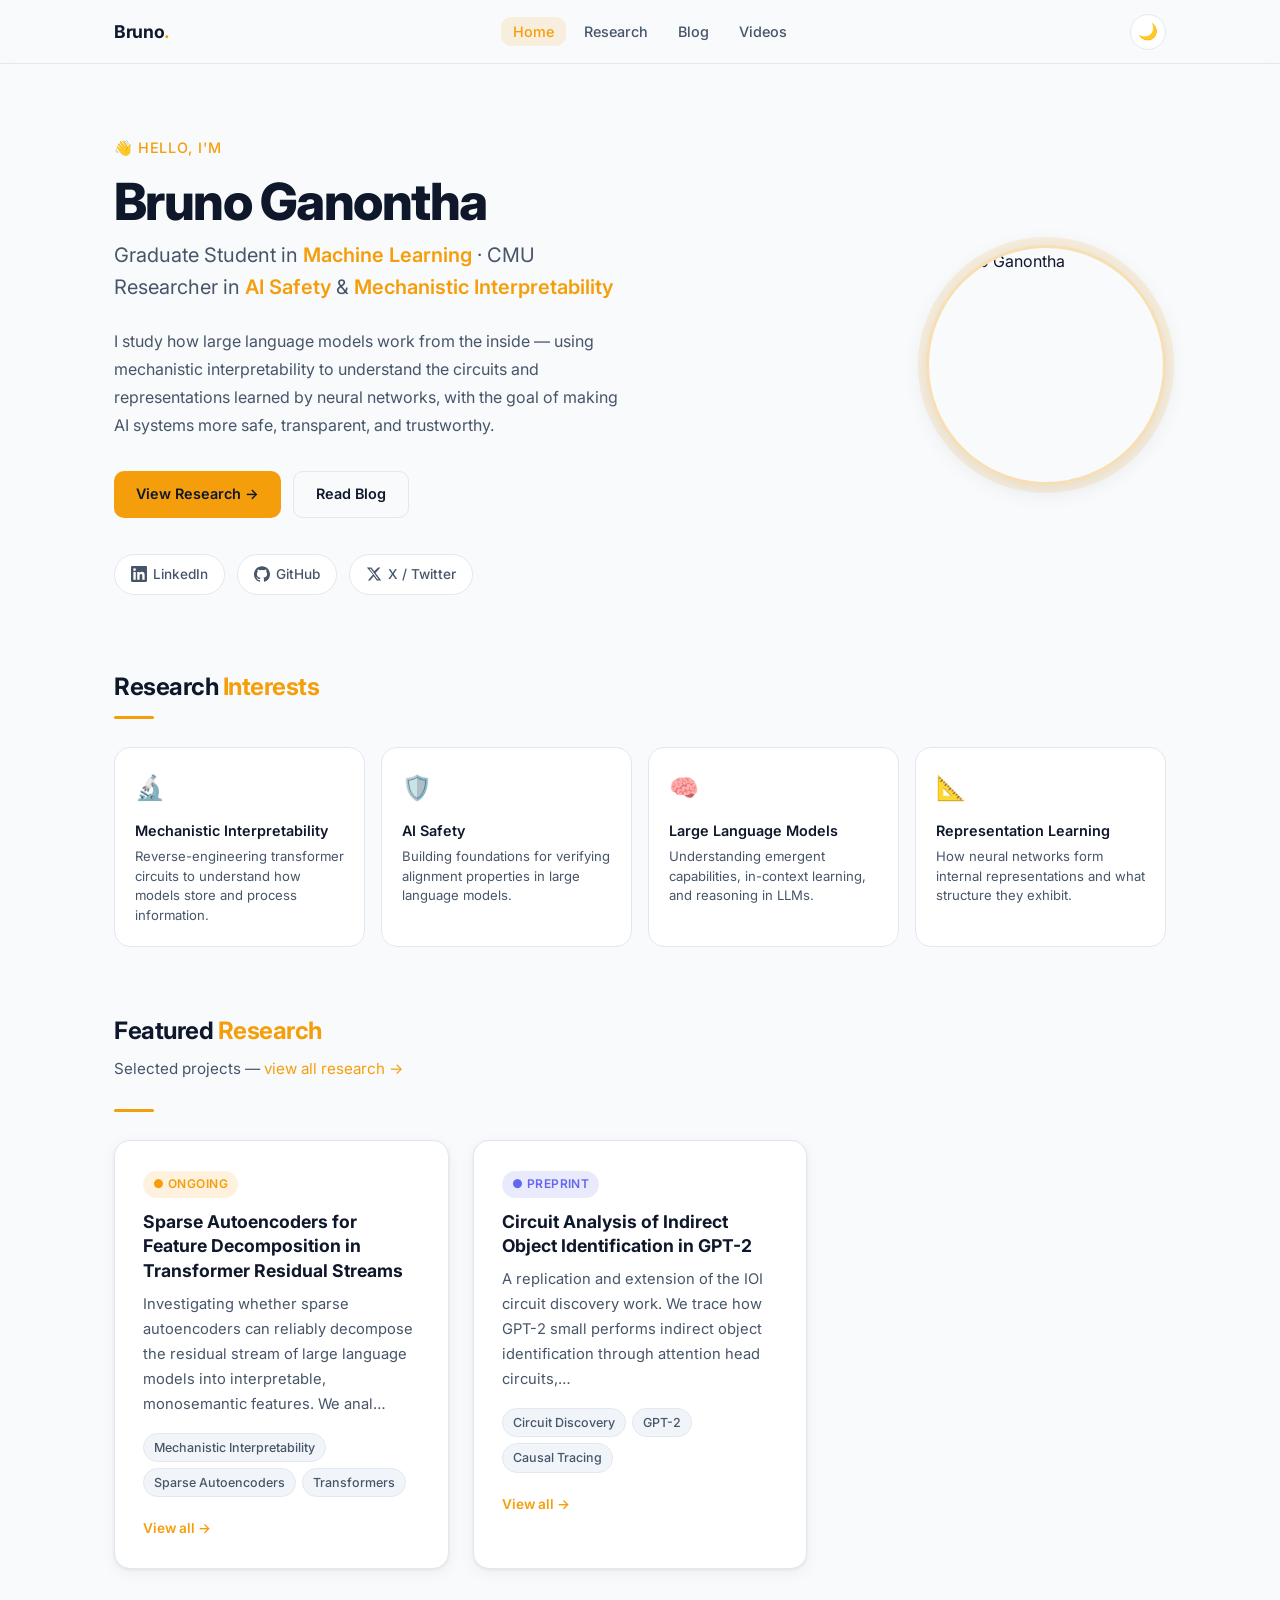
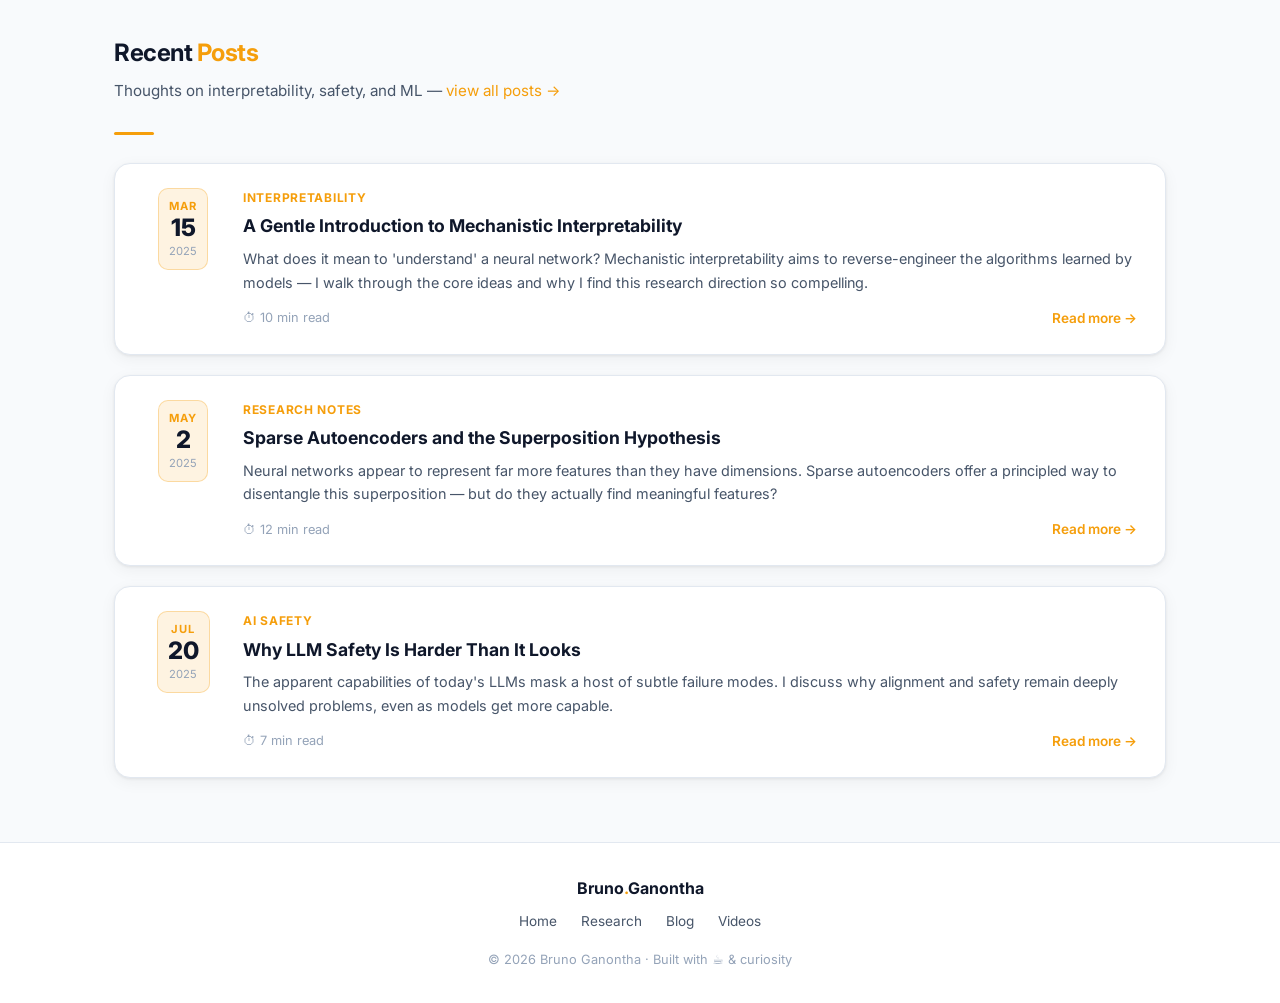
==== index.html @ a4de7aa7 "my website" ====
<!DOCTYPE html>
<html lang="en">
<head>
  <meta charset="UTF-8">
  <meta name="viewport" content="width=device-width, initial-scale=1.0">
  <title>Bruno Ganontha — ML Researcher</title>
  <meta name="description" content="Bruno Ganontha — Graduate student in Machine Learning at CMU. Researching AI safety, mechanistic interpretability, and large language models.">
  <link rel="stylesheet" href="css/style.css">
  <!-- KaTeX for LaTeX rendering -->
  <link rel="stylesheet" href="https://cdn.jsdelivr.net/npm/katex@0.16.9/dist/katex.min.css">
</head>
<body>

<!-- ===== NAVIGATION ===== -->
<nav class="nav">
  <div class="nav__inner">
    <a class="nav__logo" href="index.html">Bruno<span>.</span></a>

    <ul class="nav__links">
      <li><a class="nav__link" href="index.html">Home</a></li>
      <li><a class="nav__link" href="research.html">Research</a></li>
      <li><a class="nav__link" href="blog.html">Blog</a></li>
      <li><a class="nav__link" href="videos.html">Videos</a></li>
    </ul>

    <div class="nav__actions">
      <button class="theme-toggle" id="theme-toggle" aria-label="Toggle dark/light mode">🌙</button>
      <button class="nav__hamburger" id="nav-hamburger" aria-label="Menu" aria-expanded="false">
        <span></span><span></span><span></span>
      </button>
    </div>
  </div>
</nav>

<!-- Mobile nav -->
<div class="nav__mobile" id="nav-mobile">
  <a class="nav__link" href="index.html">Home</a>
  <a class="nav__link" href="research.html">Research</a>
  <a class="nav__link" href="blog.html">Blog</a>
  <a class="nav__link" href="videos.html">Videos</a>
</div>

<!-- ===== HERO ===== -->
<section class="hero container">
  <div class="hero__inner">
    <div class="hero__text">
      <p class="hero__greeting">👋 Hello, I'm</p>
      <h1 class="hero__name">Bruno Ganontha</h1>
      <p class="hero__title">
        Graduate Student in <strong>Machine Learning</strong> &middot; CMU<br>
        Researcher in <strong>AI Safety</strong> &amp; <strong>Mechanistic Interpretability</strong>
      </p>
      <p class="hero__bio">
        I study how large language models work from the inside — using mechanistic interpretability
        to understand the circuits and representations learned by neural networks, with the goal of
        making AI systems more safe, transparent, and trustworthy.
      </p>
      <div class="hero__actions">
        <a href="research.html" class="btn btn-primary">View Research →</a>
        <a href="blog.html" class="btn btn-outline">Read Blog</a>
      </div>
      <div class="hero__socials">
        <!-- Update href values with your real URLs -->
        <a href="https://linkedin.com/in/YOUR_HANDLE" target="_blank" rel="noopener" class="social-link" id="link-linkedin">
          <svg viewBox="0 0 24 24" fill="currentColor"><path d="M20.447 20.452h-3.554v-5.569c0-1.328-.027-3.037-1.852-3.037-1.853 0-2.136 1.445-2.136 2.939v5.667H9.351V9h3.414v1.561h.046c.477-.9 1.637-1.85 3.37-1.85 3.601 0 4.267 2.37 4.267 5.455v6.286zM5.337 7.433a2.062 2.062 0 0 1-2.063-2.065 2.064 2.064 0 1 1 2.063 2.065zm1.782 13.019H3.555V9h3.564v11.452zM22.225 0H1.771C.792 0 0 .774 0 1.729v20.542C0 23.227.792 24 1.771 24h20.451C23.2 24 24 23.227 24 22.271V1.729C24 .774 23.2 0 22.222 0h.003z"/></svg>
          LinkedIn
        </a>
        <a href="https://github.com/YOUR_HANDLE" target="_blank" rel="noopener" class="social-link" id="link-github">
          <svg viewBox="0 0 24 24" fill="currentColor"><path d="M12 .297c-6.63 0-12 5.373-12 12 0 5.303 3.438 9.8 8.205 11.385.6.113.82-.258.82-.577 0-.285-.01-1.04-.015-2.04-3.338.724-4.042-1.61-4.042-1.61C4.422 18.07 3.633 17.7 3.633 17.7c-1.087-.744.084-.729.084-.729 1.205.084 1.838 1.236 1.838 1.236 1.07 1.835 2.809 1.305 3.495.998.108-.776.417-1.305.76-1.605-2.665-.3-5.466-1.332-5.466-5.93 0-1.31.465-2.38 1.235-3.22-.135-.303-.54-1.523.105-3.176 0 0 1.005-.322 3.3 1.23.96-.267 1.98-.399 3-.405 1.02.006 2.04.138 3 .405 2.28-1.552 3.285-1.23 3.285-1.23.645 1.653.24 2.873.12 3.176.765.84 1.23 1.91 1.23 3.22 0 4.61-2.805 5.625-5.475 5.92.42.36.81 1.096.81 2.22 0 1.606-.015 2.896-.015 3.286 0 .315.21.69.825.57C20.565 22.092 24 17.592 24 12.297c0-6.627-5.373-12-12-12"/></svg>
          GitHub
        </a>
        <a href="https://x.com/YOUR_HANDLE" target="_blank" rel="noopener" class="social-link" id="link-x">
          <svg viewBox="0 0 24 24" fill="currentColor"><path d="M18.244 2.25h3.308l-7.227 8.26 8.502 11.24H16.17l-4.714-6.231-5.401 6.231H2.746l7.73-8.835L1.254 2.25H8.08l4.253 5.622zm-1.161 17.52h1.833L7.084 4.126H5.117z"/></svg>
          X / Twitter
        </a>
      </div>
    </div>

    <div class="hero__avatar">
      <img src="assets/profile.jpg" alt="Bruno Ganontha" loading="eager">
    </div>
  </div>
</section>

<!-- ===== RESEARCH INTERESTS ===== -->
<section class="container section">
  <h2 class="section-title">Research <span>Interests</span></h2>
  <div class="section-divider"></div>
  <div class="interests-grid">
    <div class="interest-item">
      <div class="interest-icon">🔬</div>
      <div class="interest-label">Mechanistic Interpretability</div>
      <div class="interest-desc">Reverse-engineering transformer circuits to understand how models store and process information.</div>
    </div>
    <div class="interest-item">
      <div class="interest-icon">🛡️</div>
      <div class="interest-label">AI Safety</div>
      <div class="interest-desc">Building foundations for verifying alignment properties in large language models.</div>
    </div>
    <div class="interest-item">
      <div class="interest-icon">🧠</div>
      <div class="interest-label">Large Language Models</div>
      <div class="interest-desc">Understanding emergent capabilities, in-context learning, and reasoning in LLMs.</div>
    </div>
    <div class="interest-item">
      <div class="interest-icon">📐</div>
      <div class="interest-label">Representation Learning</div>
      <div class="interest-desc">How neural networks form internal representations and what structure they exhibit.</div>
    </div>
  </div>
</section>

<!-- ===== FEATURED RESEARCH ===== -->
<section class="container section">
  <h2 class="section-title">Featured <span>Research</span></h2>
  <p class="section-subtitle">Selected projects — <a href="research.html">view all research →</a></p>
  <div class="section-divider"></div>
  <div class="cards-grid" id="featured-research"></div>
</section>

<!-- ===== RECENT POSTS ===== -->
<section class="container section">
  <h2 class="section-title">Recent <span>Posts</span></h2>
  <p class="section-subtitle">Thoughts on interpretability, safety, and ML — <a href="blog.html">view all posts →</a></p>
  <div class="section-divider"></div>
  <div class="blog-grid" id="recent-posts"></div>
</section>

<!-- ===== FOOTER ===== -->
<footer class="footer">
  <div class="footer__inner">
    <p class="footer__name">Bruno<span>.</span>Ganontha</p>
    <nav class="footer__links">
      <a href="index.html">Home</a>
      <a href="research.html">Research</a>
      <a href="blog.html">Blog</a>
      <a href="videos.html">Videos</a>
    </nav>
    <p class="footer__copy">&copy; <span id="footer-year"></span> Bruno Ganontha &middot; Built with ☕ &amp; curiosity</p>
  </div>
</footer>

<!-- ===== SCRIPTS ===== -->
<script src="js/research-data.js"></script>
<script src="js/blog-data.js"></script>
<script src="js/main.js"></script>
<script>
  document.getElementById('footer-year').textContent = new Date().getFullYear();

  // Render featured research (first 2 projects)
  const featuredEl = document.getElementById('featured-research');
  RESEARCH_PROJECTS.slice(0, 2).forEach(p => {
    const statusColor = p.status === 'Ongoing' ? '#F59E0B' : p.status === 'Published' ? '#10B981' : '#6366F1';
    featuredEl.innerHTML += `
      <div class="card">
        <div class="card__badge" style="background: ${statusColor}22; color: ${statusColor}">● ${p.status}</div>
        <h3 class="card__title">${p.title}</h3>
        <p class="card__desc">${p.description.substring(0, 160)}…</p>
        <div class="card__tags">${p.tags.slice(0,3).map(t => `<span class="tag">${t}</span>`).join('')}</div>
        <div class="card__links">
          ${p.links.map(l => `<a href="${l.url}" class="card__link" target="_blank">↗ ${l.label}</a>`).join('')}
          <a href="research.html" class="card__link">View all →</a>
        </div>
      </div>`;
  });

  // Render recent blog posts (first 3)
  const postsEl = document.getElementById('recent-posts');
  BLOG_POSTS.slice(0, 3).forEach(p => {
    const d = formatDate(p.date);
    postsEl.innerHTML += `
      <a href="blog-post.html?id=${p.id}" class="blog-card" style="text-decoration:none;">
        <div class="blog-card__meta">
          <div class="blog-card__date-block">
            <span class="blog-card__date-month">${d.month}</span>
            <span class="blog-card__date-day">${d.day}</span>
            <span class="blog-card__date-year">${d.year}</span>
          </div>
        </div>
        <div class="blog-card__content">
          <div class="blog-card__category">${p.category}</div>
          <div class="blog-card__title">${p.title}</div>
          <div class="blog-card__excerpt">${p.excerpt}</div>
          <div class="blog-card__footer">
            <span>⏱ ${p.readTime}</span>
            <span class="blog-card__read-more">Read more →</span>
          </div>
        </div>
      </a>`;
  });
</script>
</body>
</html>
---- css/style.css ----
/* ============================================================
   Bruno Ganontha — Portfolio Website
   Stylesheet: Dark/Light mode, Amber accent, Responsive
   ============================================================ */

/* ---------- Google Fonts ---------- */
@import url('https://fonts.googleapis.com/css2?family=Inter:wght@300;400;500;600;700&family=JetBrains+Mono:wght@400;500&display=swap');

/* ---------- CSS Custom Properties ---------- */
:root {
  /* Amber/Gold accent palette */
  --accent:        #F59E0B;
  --accent-light:  #FCD34D;
  --accent-dark:   #D97706;
  --accent-subtle: rgba(245, 158, 11, 0.12);
  --accent-border: rgba(245, 158, 11, 0.30);

  /* Light mode */
  --bg:            #F8FAFC;
  --bg-card:       #FFFFFF;
  --bg-nav:        rgba(248, 250, 252, 0.85);
  --bg-code:       #F1F5F9;
  --text:          #0F172A;
  --text-secondary:#475569;
  --text-muted:    #94A3B8;
  --border:        #E2E8F0;
  --shadow:        0 1px 3px rgba(0,0,0,0.07), 0 4px 16px rgba(0,0,0,0.05);
  --shadow-lg:     0 4px 24px rgba(0,0,0,0.10);

  /* Spacing & shape */
  --radius:   10px;
  --radius-lg:16px;
  --nav-h:    64px;
  --max-w:    1100px;

  /* Transitions */
  --transition: 0.2s ease;
}

[data-theme="dark"] {
  --bg:            #0F172A;
  --bg-card:       #1E293B;
  --bg-nav:        rgba(15, 23, 42, 0.88);
  --bg-code:       #0D1829;
  --text:          #F1F5F9;
  --text-secondary:#94A3B8;
  --text-muted:    #64748B;
  --border:        #334155;
  --shadow:        0 1px 3px rgba(0,0,0,0.3), 0 4px 16px rgba(0,0,0,0.2);
  --shadow-lg:     0 4px 24px rgba(0,0,0,0.35);
}

/* ---------- Reset ---------- */
*, *::before, *::after { box-sizing: border-box; margin: 0; padding: 0; }

html { scroll-behavior: smooth; font-size: 16px; }

body {
  font-family: 'Inter', system-ui, sans-serif;
  background: var(--bg);
  color: var(--text);
  line-height: 1.7;
  transition: background var(--transition), color var(--transition);
  min-height: 100vh;
}

a { color: var(--accent); text-decoration: none; transition: color var(--transition); }
a:hover { color: var(--accent-light); }

img { max-width: 100%; display: block; }

ul { list-style: none; }

/* ---------- Scrollbar ---------- */
::-webkit-scrollbar { width: 6px; }
::-webkit-scrollbar-track { background: var(--bg); }
::-webkit-scrollbar-thumb { background: var(--border); border-radius: 3px; }
::-webkit-scrollbar-thumb:hover { background: var(--accent); }

/* ============================================================
   NAVIGATION
   ============================================================ */
.nav {
  position: fixed; top: 0; left: 0; right: 0; z-index: 100;
  height: var(--nav-h);
  background: var(--bg-nav);
  backdrop-filter: blur(12px);
  border-bottom: 1px solid var(--border);
  transition: background var(--transition), border-color var(--transition);
}

.nav__inner {
  max-width: var(--max-w);
  margin: 0 auto;
  padding: 0 24px;
  height: 100%;
  display: flex;
  align-items: center;
  justify-content: space-between;
}

.nav__logo {
  font-size: 1.1rem;
  font-weight: 700;
  color: var(--text);
  letter-spacing: -0.02em;
}
.nav__logo span { color: var(--accent); }

.nav__links {
  display: flex;
  align-items: center;
  gap: 6px;
}

.nav__link {
  color: var(--text-secondary);
  font-size: 0.9rem;
  font-weight: 500;
  padding: 6px 12px;
  border-radius: var(--radius);
  transition: color var(--transition), background var(--transition);
}
.nav__link:hover,
.nav__link.active {
  color: var(--accent);
  background: var(--accent-subtle);
}

.nav__actions {
  display: flex;
  align-items: center;
  gap: 8px;
}

/* Theme toggle button */
.theme-toggle {
  width: 36px; height: 36px;
  border-radius: 50%;
  border: 1px solid var(--border);
  background: var(--bg-card);
  cursor: pointer;
  display: flex; align-items: center; justify-content: center;
  color: var(--text-secondary);
  font-size: 1rem;
  transition: background var(--transition), border-color var(--transition), color var(--transition);
}
.theme-toggle:hover { background: var(--accent-subtle); border-color: var(--accent-border); color: var(--accent); }

/* Hamburger (mobile) */
.nav__hamburger {
  display: none;
  flex-direction: column;
  gap: 5px;
  cursor: pointer;
  padding: 6px;
  border: none;
  background: none;
}
.nav__hamburger span {
  display: block;
  width: 22px; height: 2px;
  background: var(--text);
  border-radius: 2px;
  transition: all var(--transition);
}

/* Mobile nav overlay */
.nav__mobile {
  display: none;
  position: fixed;
  top: var(--nav-h);
  left: 0; right: 0;
  background: var(--bg-nav);
  backdrop-filter: blur(12px);
  border-bottom: 1px solid var(--border);
  padding: 16px 24px 20px;
  flex-direction: column;
  gap: 4px;
  z-index: 99;
}
.nav__mobile.open { display: flex; }
.nav__mobile .nav__link { font-size: 1rem; padding: 10px 14px; }

/* ============================================================
   LAYOUT HELPERS
   ============================================================ */
.container {
  max-width: var(--max-w);
  margin: 0 auto;
  padding: 0 24px;
}

.page-content {
  padding-top: calc(var(--nav-h) + 56px);
  padding-bottom: 80px;
  min-height: 100vh;
}

.section { margin-bottom: 64px; }

.section-title {
  font-size: 1.5rem;
  font-weight: 700;
  letter-spacing: -0.02em;
  margin-bottom: 4px;
  color: var(--text);
}
.section-title span { color: var(--accent); }

.section-subtitle {
  font-size: 0.95rem;
  color: var(--text-secondary);
  margin-bottom: 28px;
}

.section-divider {
  width: 40px; height: 3px;
  background: var(--accent);
  border-radius: 2px;
  margin: 8px 0 28px;
}

/* ============================================================
   HERO / HOME
   ============================================================ */
.hero {
  padding-top: calc(var(--nav-h) + 72px);
  padding-bottom: 72px;
}

.hero__inner {
  display: flex;
  align-items: center;
  gap: 56px;
}

.hero__text { flex: 1; }

.hero__greeting {
  font-size: 0.9rem;
  font-weight: 500;
  color: var(--accent);
  letter-spacing: 0.06em;
  text-transform: uppercase;
  margin-bottom: 12px;
}

.hero__name {
  font-size: clamp(2rem, 5vw, 3.2rem);
  font-weight: 800;
  letter-spacing: -0.03em;
  line-height: 1.15;
  margin-bottom: 8px;
  color: var(--text);
}

.hero__title {
  font-size: clamp(1rem, 2.5vw, 1.25rem);
  color: var(--text-secondary);
  font-weight: 400;
  margin-bottom: 24px;
  line-height: 1.6;
}
.hero__title strong { color: var(--accent); font-weight: 600; }

.hero__bio {
  font-size: 1rem;
  color: var(--text-secondary);
  max-width: 520px;
  margin-bottom: 32px;
  line-height: 1.75;
}

.hero__actions {
  display: flex;
  flex-wrap: wrap;
  gap: 12px;
  margin-bottom: 36px;
}

.hero__socials {
  display: flex;
  gap: 12px;
  flex-wrap: wrap;
}

/* Social pills */
.social-link {
  display: inline-flex;
  align-items: center;
  gap: 6px;
  padding: 8px 16px;
  border-radius: 999px;
  font-size: 0.85rem;
  font-weight: 500;
  border: 1px solid var(--border);
  background: var(--bg-card);
  color: var(--text-secondary);
  transition: all var(--transition);
}
.social-link:hover {
  border-color: var(--accent-border);
  background: var(--accent-subtle);
  color: var(--accent);
}
.social-link svg { width: 16px; height: 16px; flex-shrink: 0; }

/* Hero avatar */
.hero__avatar {
  flex-shrink: 0;
  width: 240px; height: 240px;
  border-radius: 50%;
  overflow: hidden;
  border: 3px solid var(--accent-border);
  box-shadow: 0 0 0 8px var(--accent-subtle), var(--shadow-lg);
  transition: box-shadow var(--transition);
}
.hero__avatar:hover { box-shadow: 0 0 0 10px var(--accent-subtle), var(--shadow-lg); }
.hero__avatar img { width: 100%; height: 100%; object-fit: cover; object-position: top; }

/* ============================================================
   BUTTONS
   ============================================================ */
.btn {
  display: inline-flex;
  align-items: center;
  gap: 8px;
  padding: 10px 22px;
  border-radius: var(--radius);
  font-size: 0.9rem;
  font-weight: 600;
  cursor: pointer;
  border: none;
  transition: all var(--transition);
}

.btn-primary {
  background: var(--accent);
  color: #0F172A;
}
.btn-primary:hover {
  background: var(--accent-light);
  color: #0F172A;
  transform: translateY(-1px);
  box-shadow: 0 4px 12px rgba(245, 158, 11, 0.35);
}

.btn-outline {
  background: transparent;
  color: var(--text);
  border: 1px solid var(--border);
}
.btn-outline:hover {
  border-color: var(--accent-border);
  background: var(--accent-subtle);
  color: var(--accent);
  transform: translateY(-1px);
}

/* ============================================================
   CARDS (Research, Blog, Video)
   ============================================================ */
.card {
  background: var(--bg-card);
  border: 1px solid var(--border);
  border-radius: var(--radius-lg);
  padding: 28px;
  transition: transform var(--transition), box-shadow var(--transition), border-color var(--transition);
  box-shadow: var(--shadow);
}
.card:hover {
  transform: translateY(-3px);
  box-shadow: var(--shadow-lg);
  border-color: var(--accent-border);
}

.cards-grid {
  display: grid;
  grid-template-columns: repeat(auto-fill, minmax(300px, 1fr));
  gap: 24px;
}

.card__badge {
  display: inline-flex;
  align-items: center;
  gap: 6px;
  padding: 3px 10px;
  background: var(--accent-subtle);
  color: var(--accent-dark);
  border-radius: 999px;
  font-size: 0.75rem;
  font-weight: 600;
  letter-spacing: 0.04em;
  text-transform: uppercase;
  margin-bottom: 12px;
}
[data-theme="dark"] .card__badge { color: var(--accent-light); }

.card__title {
  font-size: 1.1rem;
  font-weight: 700;
  color: var(--text);
  margin-bottom: 8px;
  line-height: 1.4;
}

.card__desc {
  font-size: 0.92rem;
  color: var(--text-secondary);
  line-height: 1.7;
  margin-bottom: 16px;
}

.card__tags {
  display: flex;
  flex-wrap: wrap;
  gap: 6px;
  margin-bottom: 20px;
}
.tag {
  padding: 3px 10px;
  border-radius: 999px;
  font-size: 0.78rem;
  font-weight: 500;
  background: var(--bg-code);
  color: var(--text-secondary);
  border: 1px solid var(--border);
}

.card__links {
  display: flex;
  flex-wrap: wrap;
  gap: 10px;
  margin-top: auto;
}
.card__link {
  font-size: 0.85rem;
  font-weight: 600;
  color: var(--accent);
  display: inline-flex;
  align-items: center;
  gap: 4px;
  transition: color var(--transition);
}
.card__link:hover { color: var(--accent-light); }

/* ============================================================
   BLOG
   ============================================================ */
.blog-grid {
  display: flex;
  flex-direction: column;
  gap: 20px;
}

.blog-card {
  background: var(--bg-card);
  border: 1px solid var(--border);
  border-radius: var(--radius-lg);
  padding: 24px 28px;
  display: flex;
  align-items: flex-start;
  gap: 20px;
  transition: transform var(--transition), box-shadow var(--transition), border-color var(--transition);
  box-shadow: var(--shadow);
  cursor: pointer;
}
.blog-card:hover {
  transform: translateX(4px);
  border-color: var(--accent-border);
  box-shadow: var(--shadow-lg);
}

.blog-card__meta {
  flex-shrink: 0;
  width: 80px;
  text-align: center;
}
.blog-card__date-block {
  background: var(--accent-subtle);
  border: 1px solid var(--accent-border);
  border-radius: var(--radius);
  padding: 8px 10px;
  display: inline-block;
  text-align: center;
}
.blog-card__date-month {
  font-size: 0.7rem;
  font-weight: 700;
  text-transform: uppercase;
  letter-spacing: 0.08em;
  color: var(--accent);
  display: block;
}
.blog-card__date-day {
  font-size: 1.5rem;
  font-weight: 800;
  color: var(--text);
  display: block;
  line-height: 1;
}
.blog-card__date-year {
  font-size: 0.7rem;
  color: var(--text-muted);
  display: block;
  margin-top: 2px;
}

.blog-card__content { flex: 1; }
.blog-card__category {
  font-size: 0.75rem;
  font-weight: 700;
  text-transform: uppercase;
  letter-spacing: 0.06em;
  color: var(--accent);
  margin-bottom: 6px;
}
.blog-card__title {
  font-size: 1.1rem;
  font-weight: 700;
  color: var(--text);
  margin-bottom: 8px;
  line-height: 1.4;
}
.blog-card__excerpt {
  font-size: 0.9rem;
  color: var(--text-secondary);
  line-height: 1.65;
  margin-bottom: 12px;
  display: -webkit-box;
  -webkit-line-clamp: 2;
  -webkit-box-orient: vertical;
  overflow: hidden;
}
.blog-card__footer {
  display: flex;
  align-items: center;
  gap: 16px;
  font-size: 0.8rem;
  color: var(--text-muted);
}
.blog-card__read-more {
  margin-left: auto;
  color: var(--accent);
  font-weight: 600;
  font-size: 0.85rem;
}

/* ============================================================
   BLOG POST (single page)
   ============================================================ */
.post-header {
  margin-bottom: 40px;
  border-bottom: 1px solid var(--border);
  padding-bottom: 32px;
}
.post-category {
  display: inline-block;
  font-size: 0.75rem;
  font-weight: 700;
  text-transform: uppercase;
  letter-spacing: 0.08em;
  color: var(--accent);
  margin-bottom: 12px;
}
.post-title {
  font-size: clamp(1.6rem, 4vw, 2.4rem);
  font-weight: 800;
  letter-spacing: -0.02em;
  line-height: 1.2;
  margin-bottom: 16px;
  color: var(--text);
}
.post-meta {
  display: flex;
  flex-wrap: wrap;
  gap: 16px;
  font-size: 0.85rem;
  color: var(--text-secondary);
  align-items: center;
}
.post-meta span { display: flex; align-items: center; gap: 5px; }

.post-body {
  font-size: 1.05rem;
  line-height: 1.85;
  color: var(--text);
  max-width: 760px;
}
.post-body h2 {
  font-size: 1.4rem;
  font-weight: 700;
  margin: 40px 0 12px;
  color: var(--text);
  letter-spacing: -0.01em;
}
.post-body h3 {
  font-size: 1.15rem;
  font-weight: 600;
  margin: 28px 0 10px;
  color: var(--text);
}
.post-body p { margin-bottom: 20px; }
.post-body a { color: var(--accent); text-decoration: underline; text-underline-offset: 3px; }
.post-body ul, .post-body ol {
  padding-left: 24px;
  margin-bottom: 20px;
  color: var(--text-secondary);
}
.post-body ul { list-style: disc; }
.post-body ol { list-style: decimal; }
.post-body li { margin-bottom: 6px; }
.post-body blockquote {
  border-left: 3px solid var(--accent);
  padding: 12px 20px;
  margin: 24px 0;
  background: var(--accent-subtle);
  border-radius: 0 var(--radius) var(--radius) 0;
  color: var(--text-secondary);
  font-style: italic;
}
.post-body code {
  font-family: 'JetBrains Mono', monospace;
  font-size: 0.88em;
  background: var(--bg-code);
  padding: 2px 6px;
  border-radius: 4px;
  border: 1px solid var(--border);
  color: var(--accent-dark);
}
[data-theme="dark"] .post-body code { color: var(--accent-light); }

.post-body pre {
  background: var(--bg-code);
  border: 1px solid var(--border);
  border-radius: var(--radius);
  padding: 20px;
  overflow-x: auto;
  margin-bottom: 24px;
  font-family: 'JetBrains Mono', monospace;
  font-size: 0.88rem;
  line-height: 1.6;
}
.post-body pre code {
  background: none;
  border: none;
  padding: 0;
  font-size: inherit;
}

/* KaTeX display math centering */
.post-body .katex-display {
  margin: 28px 0;
  overflow-x: auto;
  overflow-y: hidden;
}

/* Back link */
.back-link {
  display: inline-flex;
  align-items: center;
  gap: 6px;
  font-size: 0.9rem;
  color: var(--text-secondary);
  margin-bottom: 32px;
  transition: color var(--transition);
}
.back-link:hover { color: var(--accent); }

/* ============================================================
   VIDEOS
   ============================================================ */
.video-grid {
  display: grid;
  grid-template-columns: repeat(auto-fill, minmax(320px, 1fr));
  gap: 24px;
}
.video-card {
  background: var(--bg-card);
  border: 1px solid var(--border);
  border-radius: var(--radius-lg);
  overflow: hidden;
  box-shadow: var(--shadow);
  transition: transform var(--transition), box-shadow var(--transition), border-color var(--transition);
}
.video-card:hover {
  transform: translateY(-3px);
  box-shadow: var(--shadow-lg);
  border-color: var(--accent-border);
}
.video-card__embed {
  position: relative;
  padding-top: 56.25%; /* 16:9 */
  background: #000;
}
.video-card__embed iframe {
  position: absolute;
  top: 0; left: 0;
  width: 100%; height: 100%;
  border: none;
}
.video-card__info { padding: 16px 20px 20px; }
.video-card__title {
  font-size: 0.98rem;
  font-weight: 600;
  color: var(--text);
  margin-bottom: 6px;
  line-height: 1.4;
}
.video-card__desc {
  font-size: 0.85rem;
  color: var(--text-secondary);
  line-height: 1.6;
}

/* ============================================================
   INTERESTS / ABOUT GRID
   ============================================================ */
.interests-grid {
  display: grid;
  grid-template-columns: repeat(auto-fill, minmax(220px, 1fr));
  gap: 16px;
}
.interest-item {
  background: var(--bg-card);
  border: 1px solid var(--border);
  border-radius: var(--radius-lg);
  padding: 20px;
  transition: border-color var(--transition), transform var(--transition);
}
.interest-item:hover {
  border-color: var(--accent-border);
  transform: translateY(-2px);
}
.interest-icon {
  font-size: 1.5rem;
  margin-bottom: 10px;
}
.interest-label {
  font-size: 0.9rem;
  font-weight: 600;
  color: var(--text);
  margin-bottom: 4px;
}
.interest-desc {
  font-size: 0.82rem;
  color: var(--text-secondary);
  line-height: 1.5;
}

/* ============================================================
   STATS / HIGHLIGHTS ROW
   ============================================================ */
.stats-row {
  display: flex;
  flex-wrap: wrap;
  gap: 20px;
  margin-bottom: 48px;
}
.stat-item {
  background: var(--bg-card);
  border: 1px solid var(--border);
  border-radius: var(--radius-lg);
  padding: 20px 28px;
  flex: 1;
  min-width: 140px;
  text-align: center;
}
.stat-item__value {
  font-size: 2rem;
  font-weight: 800;
  color: var(--accent);
  line-height: 1;
  margin-bottom: 4px;
}
.stat-item__label {
  font-size: 0.8rem;
  color: var(--text-secondary);
  font-weight: 500;
}

/* ============================================================
   FOOTER
   ============================================================ */
.footer {
  border-top: 1px solid var(--border);
  background: var(--bg-card);
  padding: 32px 0;
  text-align: center;
}
.footer__inner {
  max-width: var(--max-w);
  margin: 0 auto;
  padding: 0 24px;
}
.footer__name {
  font-size: 1rem;
  font-weight: 700;
  color: var(--text);
  margin-bottom: 8px;
}
.footer__name span { color: var(--accent); }
.footer__links {
  display: flex;
  justify-content: center;
  gap: 24px;
  margin-bottom: 16px;
  flex-wrap: wrap;
}
.footer__links a {
  font-size: 0.85rem;
  color: var(--text-secondary);
  transition: color var(--transition);
}
.footer__links a:hover { color: var(--accent); }
.footer__copy {
  font-size: 0.8rem;
  color: var(--text-muted);
}

/* ============================================================
   EMPTY / PLACEHOLDER STATE
   ============================================================ */
.empty-state {
  text-align: center;
  padding: 56px 24px;
  color: var(--text-secondary);
}
.empty-state__icon { font-size: 2.5rem; margin-bottom: 12px; }
.empty-state__text { font-size: 0.95rem; }

/* ============================================================
   PAGE HEADER (for inner pages)
   ============================================================ */
.page-header {
  padding-top: calc(var(--nav-h) + 48px);
  padding-bottom: 48px;
  border-bottom: 1px solid var(--border);
  margin-bottom: 48px;
}
.page-header__label {
  font-size: 0.8rem;
  font-weight: 700;
  text-transform: uppercase;
  letter-spacing: 0.1em;
  color: var(--accent);
  margin-bottom: 10px;
}
.page-header__title {
  font-size: clamp(1.8rem, 4vw, 2.6rem);
  font-weight: 800;
  letter-spacing: -0.02em;
  color: var(--text);
  margin-bottom: 10px;
}
.page-header__subtitle {
  font-size: 1rem;
  color: var(--text-secondary);
  max-width: 600px;
  line-height: 1.65;
}

/* ============================================================
   FILTER TABS
   ============================================================ */
.filter-tabs {
  display: flex;
  flex-wrap: wrap;
  gap: 8px;
  margin-bottom: 32px;
}
.filter-tab {
  padding: 7px 18px;
  border-radius: 999px;
  font-size: 0.85rem;
  font-weight: 500;
  cursor: pointer;
  border: 1px solid var(--border);
  background: var(--bg-card);
  color: var(--text-secondary);
  transition: all var(--transition);
}
.filter-tab:hover { border-color: var(--accent-border); color: var(--accent); }
.filter-tab.active {
  background: var(--accent);
  border-color: var(--accent);
  color: #0F172A;
  font-weight: 600;
}

/* ============================================================
   RESPONSIVE
   ============================================================ */
@media (max-width: 900px) {
  .hero__inner { flex-direction: column-reverse; align-items: flex-start; gap: 32px; }
  .hero__avatar { width: 160px; height: 160px; align-self: center; }
  .cards-grid { grid-template-columns: 1fr; }
}

@media (max-width: 640px) {
  .nav__links { display: none; }
  .nav__hamburger { display: flex; }

  .hero { padding-top: calc(var(--nav-h) + 40px); padding-bottom: 48px; }
  .hero__name { font-size: 2rem; }
  .hero__avatar { width: 130px; height: 130px; }

  .blog-card { flex-direction: column; gap: 12px; }
  .blog-card__meta { width: auto; }
  .blog-card__date-block { display: flex; gap: 6px; align-items: center; padding: 5px 12px; }
  .blog-card__date-day { font-size: 1.1rem; }

  .page-header { padding-top: calc(var(--nav-h) + 28px); padding-bottom: 28px; margin-bottom: 32px; }
  .post-title { font-size: 1.5rem; }

  .stats-row { gap: 12px; }
  .stat-item { padding: 16px 20px; }
  .stat-item__value { font-size: 1.5rem; }

  .video-grid { grid-template-columns: 1fr; }
}

/* ============================================================
   UTILITIES
   ============================================================ */
.text-accent { color: var(--accent); }
.text-muted  { color: var(--text-muted); }
.mt-0  { margin-top: 0; }
.mb-0  { margin-bottom: 0; }
.hidden { display: none !important; }
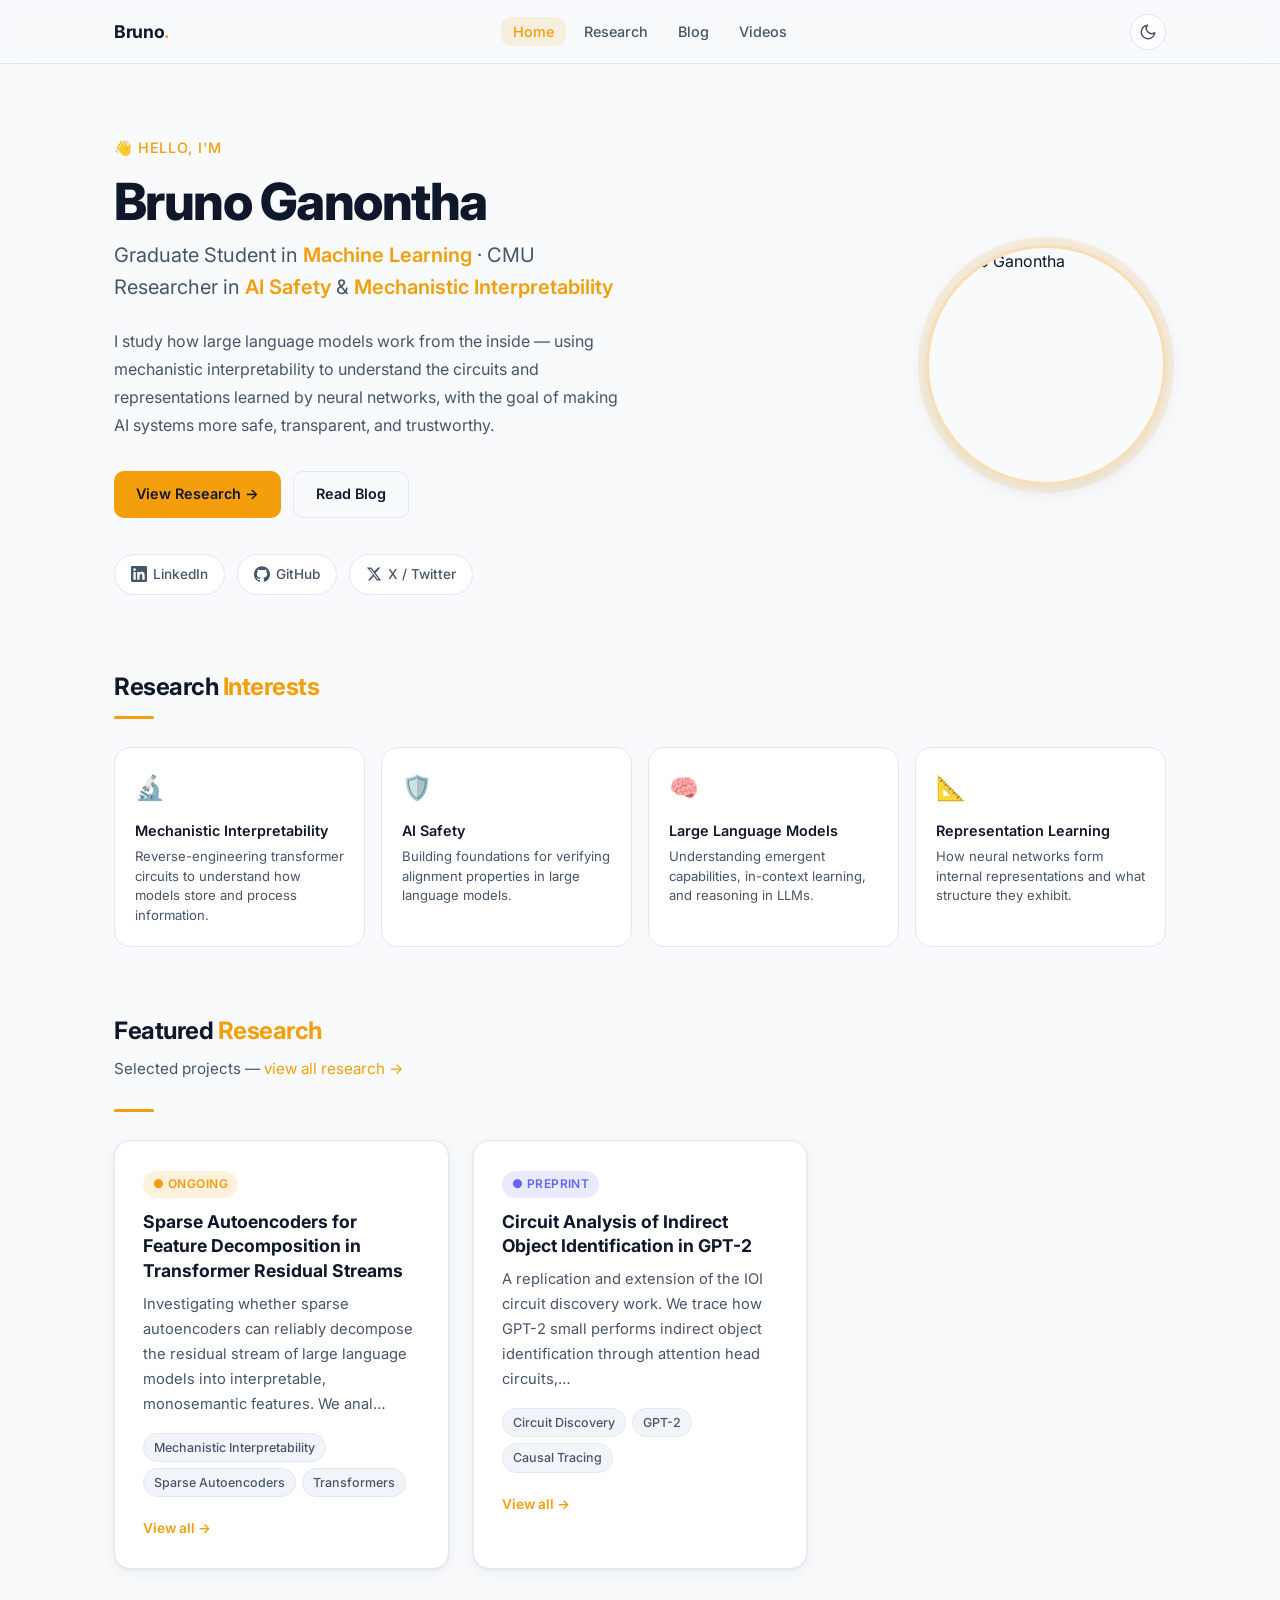
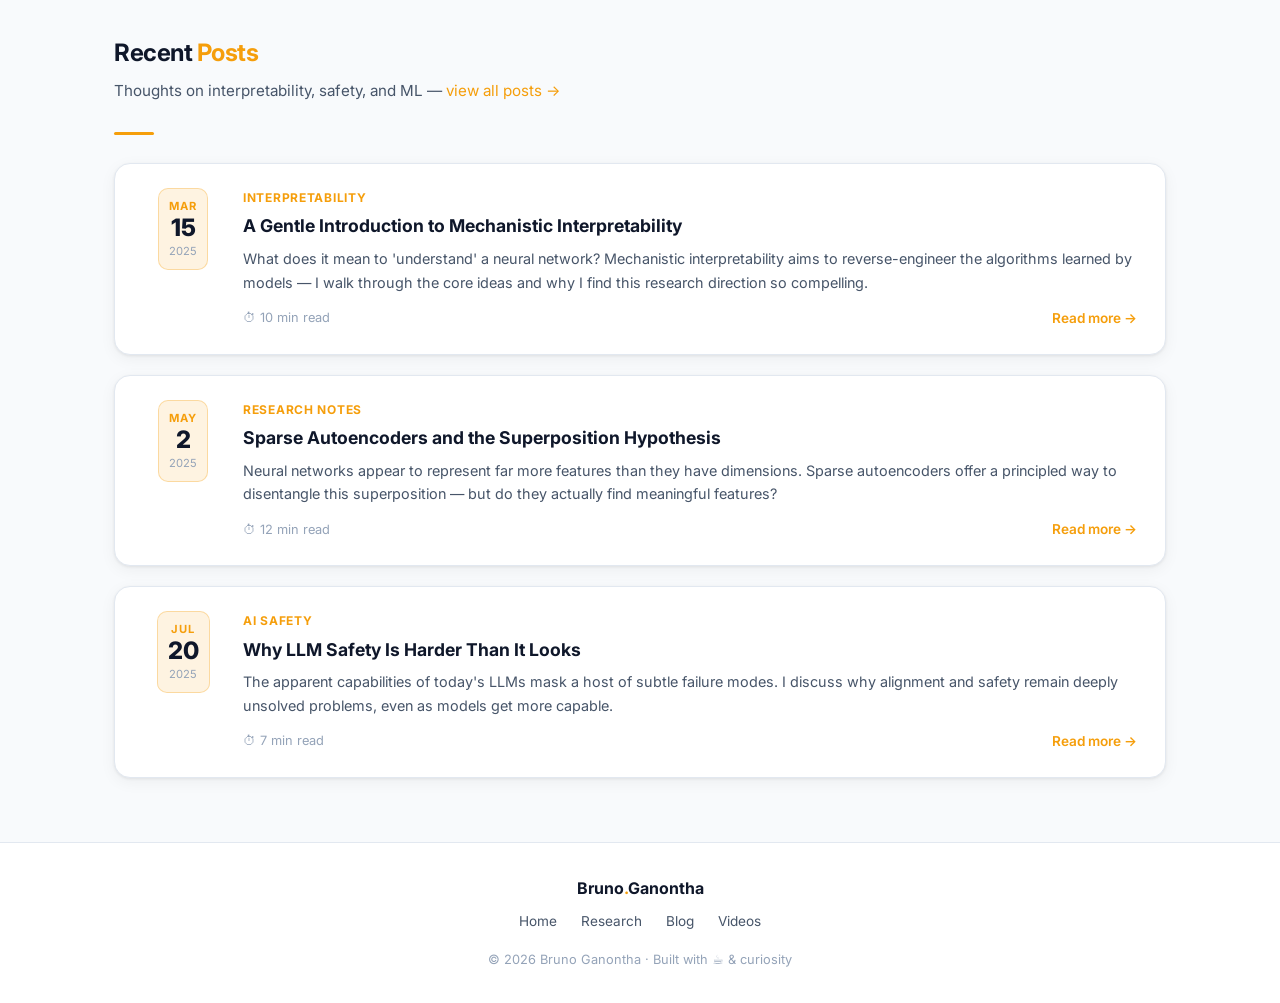
==== commit de5823d0: "replace emoji theme toggle with SVG sun/moon icons Co-Authored-By: Claude Sonnet 4.6 <noreply@anthro" ====
--- a/index.html
+++ b/index.html
@@ -24,7 +24,7 @@
     </ul>
 
     <div class="nav__actions">
-      <button class="theme-toggle" id="theme-toggle" aria-label="Toggle dark/light mode">🌙</button>
+      <button class="theme-toggle" id="theme-toggle" aria-label="Toggle dark/light mode"><svg xmlns="http://www.w3.org/2000/svg" width="18" height="18" viewBox="0 0 24 24" fill="none" stroke="currentColor" stroke-width="2" stroke-linecap="round" stroke-linejoin="round"><path d="M21 12.79A9 9 0 1 1 11.21 3 7 7 0 0 0 21 12.79z"/></svg></button>
       <button class="nav__hamburger" id="nav-hamburger" aria-label="Menu" aria-expanded="false">
         <span></span><span></span><span></span>
       </button>
@@ -61,15 +61,15 @@
       </div>
       <div class="hero__socials">
         <!-- Update href values with your real URLs -->
-        <a href="https://linkedin.com/in/YOUR_HANDLE" target="_blank" rel="noopener" class="social-link" id="link-linkedin">
+        <a href="https://www.linkedin.com/in/brunopayang/" target="_blank" rel="noopener" class="social-link" id="link-linkedin">
           <svg viewBox="0 0 24 24" fill="currentColor"><path d="M20.447 20.452h-3.554v-5.569c0-1.328-.027-3.037-1.852-3.037-1.853 0-2.136 1.445-2.136 2.939v5.667H9.351V9h3.414v1.561h.046c.477-.9 1.637-1.85 3.37-1.85 3.601 0 4.267 2.37 4.267 5.455v6.286zM5.337 7.433a2.062 2.062 0 0 1-2.063-2.065 2.064 2.064 0 1 1 2.063 2.065zm1.782 13.019H3.555V9h3.564v11.452zM22.225 0H1.771C.792 0 0 .774 0 1.729v20.542C0 23.227.792 24 1.771 24h20.451C23.2 24 24 23.227 24 22.271V1.729C24 .774 23.2 0 22.222 0h.003z"/></svg>
           LinkedIn
         </a>
-        <a href="https://github.com/YOUR_HANDLE" target="_blank" rel="noopener" class="social-link" id="link-github">
+        <a href="https://github.com/ganonthabr" target="_blank" rel="noopener" class="social-link" id="link-github">
           <svg viewBox="0 0 24 24" fill="currentColor"><path d="M12 .297c-6.63 0-12 5.373-12 12 0 5.303 3.438 9.8 8.205 11.385.6.113.82-.258.82-.577 0-.285-.01-1.04-.015-2.04-3.338.724-4.042-1.61-4.042-1.61C4.422 18.07 3.633 17.7 3.633 17.7c-1.087-.744.084-.729.084-.729 1.205.084 1.838 1.236 1.838 1.236 1.07 1.835 2.809 1.305 3.495.998.108-.776.417-1.305.76-1.605-2.665-.3-5.466-1.332-5.466-5.93 0-1.31.465-2.38 1.235-3.22-.135-.303-.54-1.523.105-3.176 0 0 1.005-.322 3.3 1.23.96-.267 1.98-.399 3-.405 1.02.006 2.04.138 3 .405 2.28-1.552 3.285-1.23 3.285-1.23.645 1.653.24 2.873.12 3.176.765.84 1.23 1.91 1.23 3.22 0 4.61-2.805 5.625-5.475 5.92.42.36.81 1.096.81 2.22 0 1.606-.015 2.896-.015 3.286 0 .315.21.69.825.57C20.565 22.092 24 17.592 24 12.297c0-6.627-5.373-12-12-12"/></svg>
           GitHub
         </a>
-        <a href="https://x.com/YOUR_HANDLE" target="_blank" rel="noopener" class="social-link" id="link-x">
+        <a href="https://x.com/bruno_ganontha" target="_blank" rel="noopener" class="social-link" id="link-x">
           <svg viewBox="0 0 24 24" fill="currentColor"><path d="M18.244 2.25h3.308l-7.227 8.26 8.502 11.24H16.17l-4.714-6.231-5.401 6.231H2.746l7.73-8.835L1.254 2.25H8.08l4.253 5.622zm-1.161 17.52h1.833L7.084 4.126H5.117z"/></svg>
           X / Twitter
         </a>
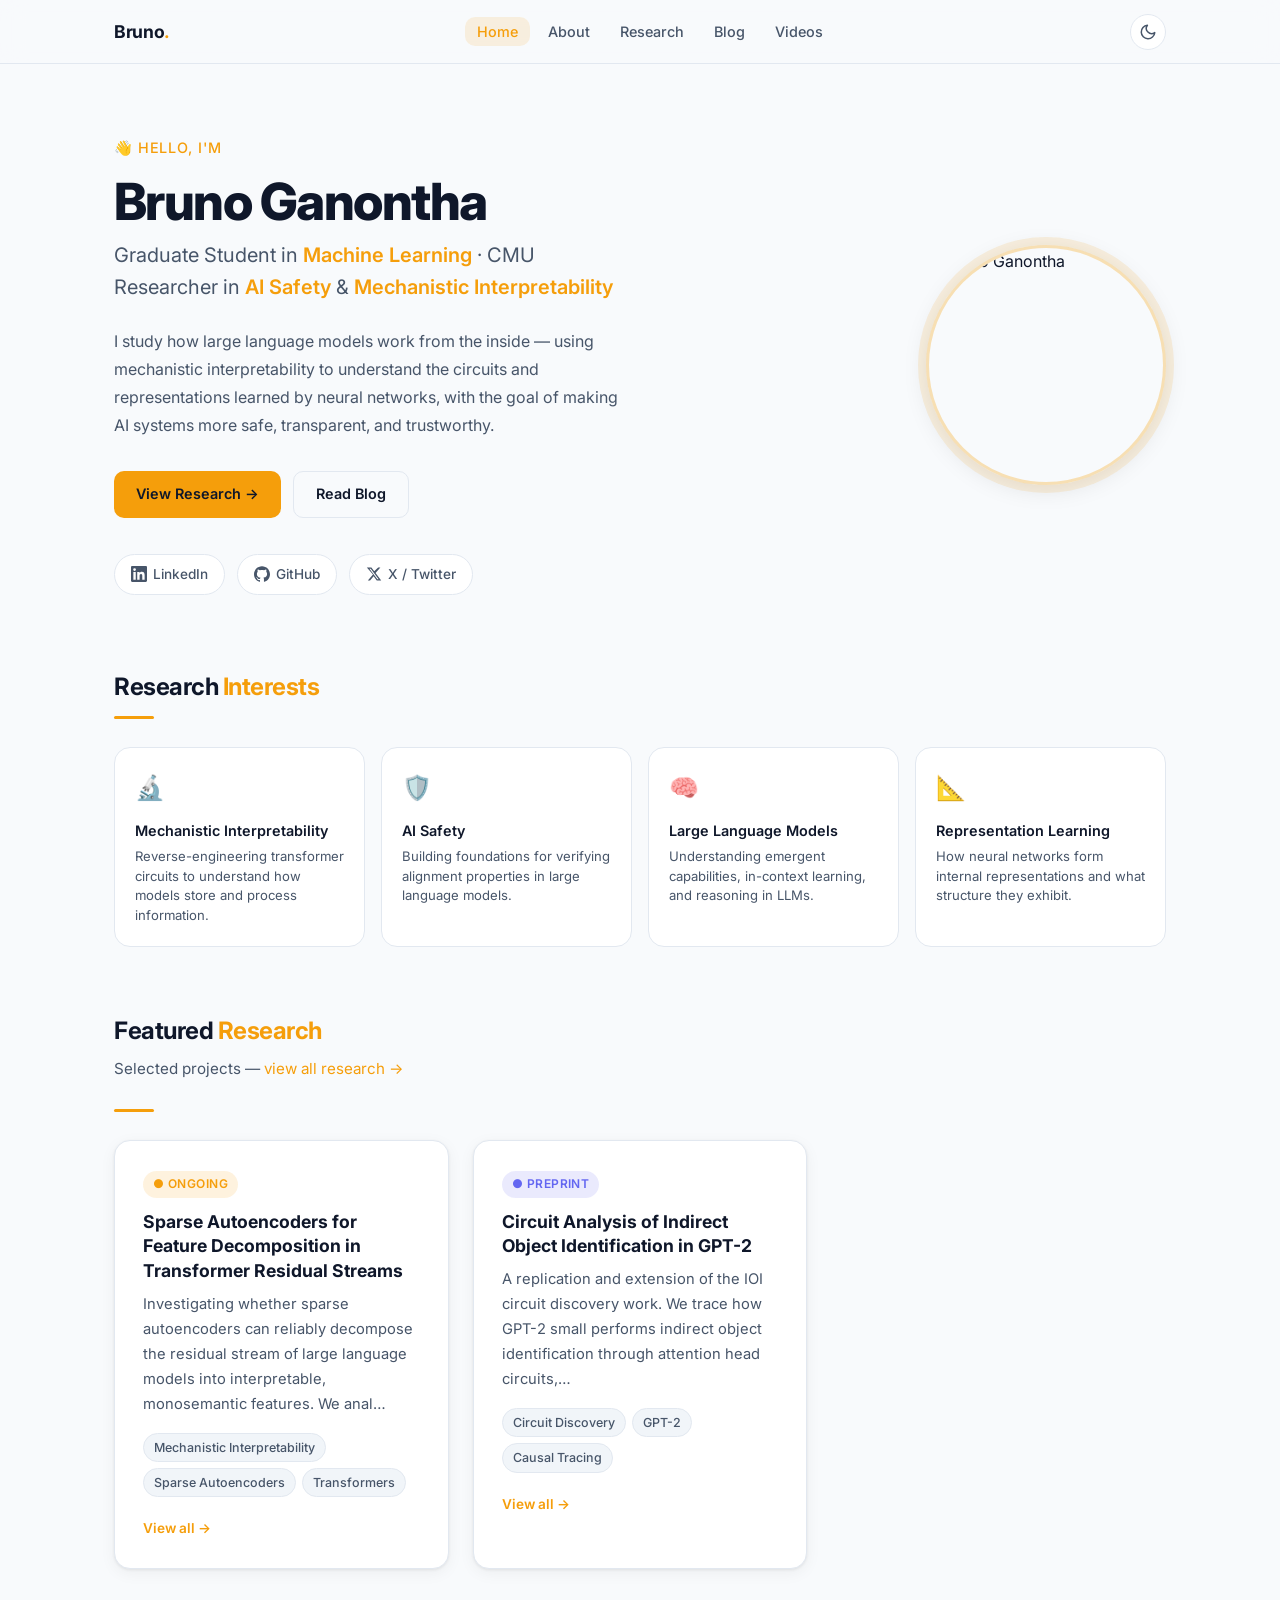
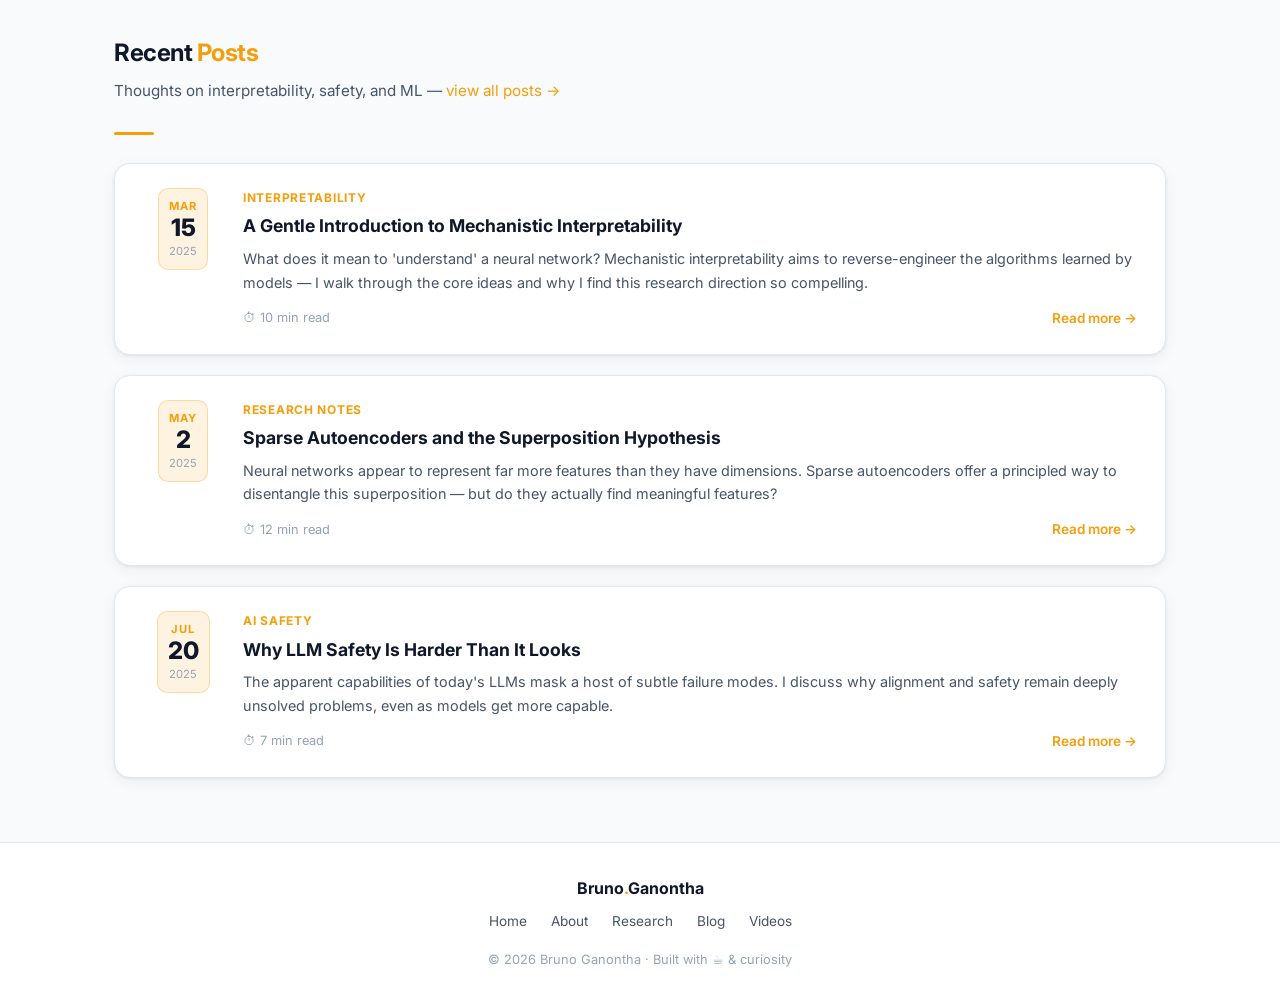
==== commit 8b36885f: "add About/CV page with education timeline, experience, and skills Co-Authored-By: Claude Sonnet 4.6 " ====
--- a/index.html
+++ b/index.html
@@ -18,6 +18,7 @@
 
     <ul class="nav__links">
       <li><a class="nav__link" href="index.html">Home</a></li>
+      <li><a class="nav__link" href="about.html">About</a></li>
       <li><a class="nav__link" href="research.html">Research</a></li>
       <li><a class="nav__link" href="blog.html">Blog</a></li>
       <li><a class="nav__link" href="videos.html">Videos</a></li>
@@ -35,6 +36,7 @@
 <!-- Mobile nav -->
 <div class="nav__mobile" id="nav-mobile">
   <a class="nav__link" href="index.html">Home</a>
+  <a class="nav__link" href="about.html">About</a>
   <a class="nav__link" href="research.html">Research</a>
   <a class="nav__link" href="blog.html">Blog</a>
   <a class="nav__link" href="videos.html">Videos</a>
@@ -132,6 +134,7 @@
     <p class="footer__name">Bruno<span>.</span>Ganontha</p>
     <nav class="footer__links">
       <a href="index.html">Home</a>
+      <a href="about.html">About</a>
       <a href="research.html">Research</a>
       <a href="blog.html">Blog</a>
       <a href="videos.html">Videos</a>
--- a/css/style.css
+++ b/css/style.css
@@ -922,6 +922,130 @@
 }
 
 /* ============================================================
+   ABOUT / CV PAGE
+   ============================================================ */
+
+/* Timeline */
+.timeline {
+  position: relative;
+  padding-left: 28px;
+}
+.timeline::before {
+  content: '';
+  position: absolute;
+  left: 7px;
+  top: 8px;
+  bottom: 8px;
+  width: 2px;
+  background: var(--border);
+  border-radius: 2px;
+}
+.timeline-item {
+  position: relative;
+  margin-bottom: 36px;
+}
+.timeline-item:last-child { margin-bottom: 0; }
+.timeline-item::before {
+  content: '';
+  position: absolute;
+  left: -24px;
+  top: 6px;
+  width: 10px;
+  height: 10px;
+  border-radius: 50%;
+  background: var(--accent);
+  border: 2px solid var(--bg);
+  outline: 2px solid var(--accent);
+}
+.timeline-item__header {
+  display: flex;
+  justify-content: space-between;
+  align-items: flex-start;
+  gap: 12px;
+  margin-bottom: 4px;
+}
+.timeline-item__title {
+  font-size: 1rem;
+  font-weight: 700;
+  color: var(--text);
+  line-height: 1.4;
+}
+.timeline-item__period {
+  font-size: 0.78rem;
+  font-weight: 600;
+  color: var(--accent);
+  white-space: nowrap;
+  background: var(--accent-subtle);
+  padding: 3px 10px;
+  border-radius: 999px;
+  border: 1px solid var(--accent-border);
+  flex-shrink: 0;
+}
+.timeline-item__org {
+  font-size: 0.9rem;
+  color: var(--text-secondary);
+  font-weight: 500;
+  margin-bottom: 6px;
+}
+.timeline-item__desc {
+  font-size: 0.88rem;
+  color: var(--text-secondary);
+  line-height: 1.65;
+}
+
+/* Skills grid */
+.skills-grid {
+  display: grid;
+  grid-template-columns: repeat(auto-fill, minmax(200px, 1fr));
+  gap: 24px;
+}
+.skills-category__name {
+  font-size: 0.78rem;
+  font-weight: 700;
+  text-transform: uppercase;
+  letter-spacing: 0.08em;
+  color: var(--accent);
+  margin-bottom: 10px;
+}
+
+/* Awards list */
+.award-item {
+  display: flex;
+  justify-content: space-between;
+  align-items: center;
+  padding: 14px 0;
+  border-bottom: 1px solid var(--border);
+  gap: 16px;
+}
+.award-item:last-child { border-bottom: none; }
+.award-item__left { flex: 1; }
+.award-item__title {
+  font-size: 0.95rem;
+  font-weight: 600;
+  color: var(--text);
+  margin-bottom: 2px;
+}
+.award-item__org {
+  font-size: 0.85rem;
+  color: var(--text-secondary);
+}
+.award-item__year {
+  font-size: 0.8rem;
+  font-weight: 600;
+  color: var(--accent);
+  white-space: nowrap;
+  background: var(--accent-subtle);
+  padding: 3px 10px;
+  border-radius: 999px;
+  border: 1px solid var(--accent-border);
+}
+
+@media (max-width: 640px) {
+  .timeline-item__header { flex-direction: column; gap: 6px; }
+  .award-item { flex-direction: column; align-items: flex-start; gap: 8px; }
+}
+
+/* ============================================================
    UTILITIES
    ============================================================ */
 .text-accent { color: var(--accent); }
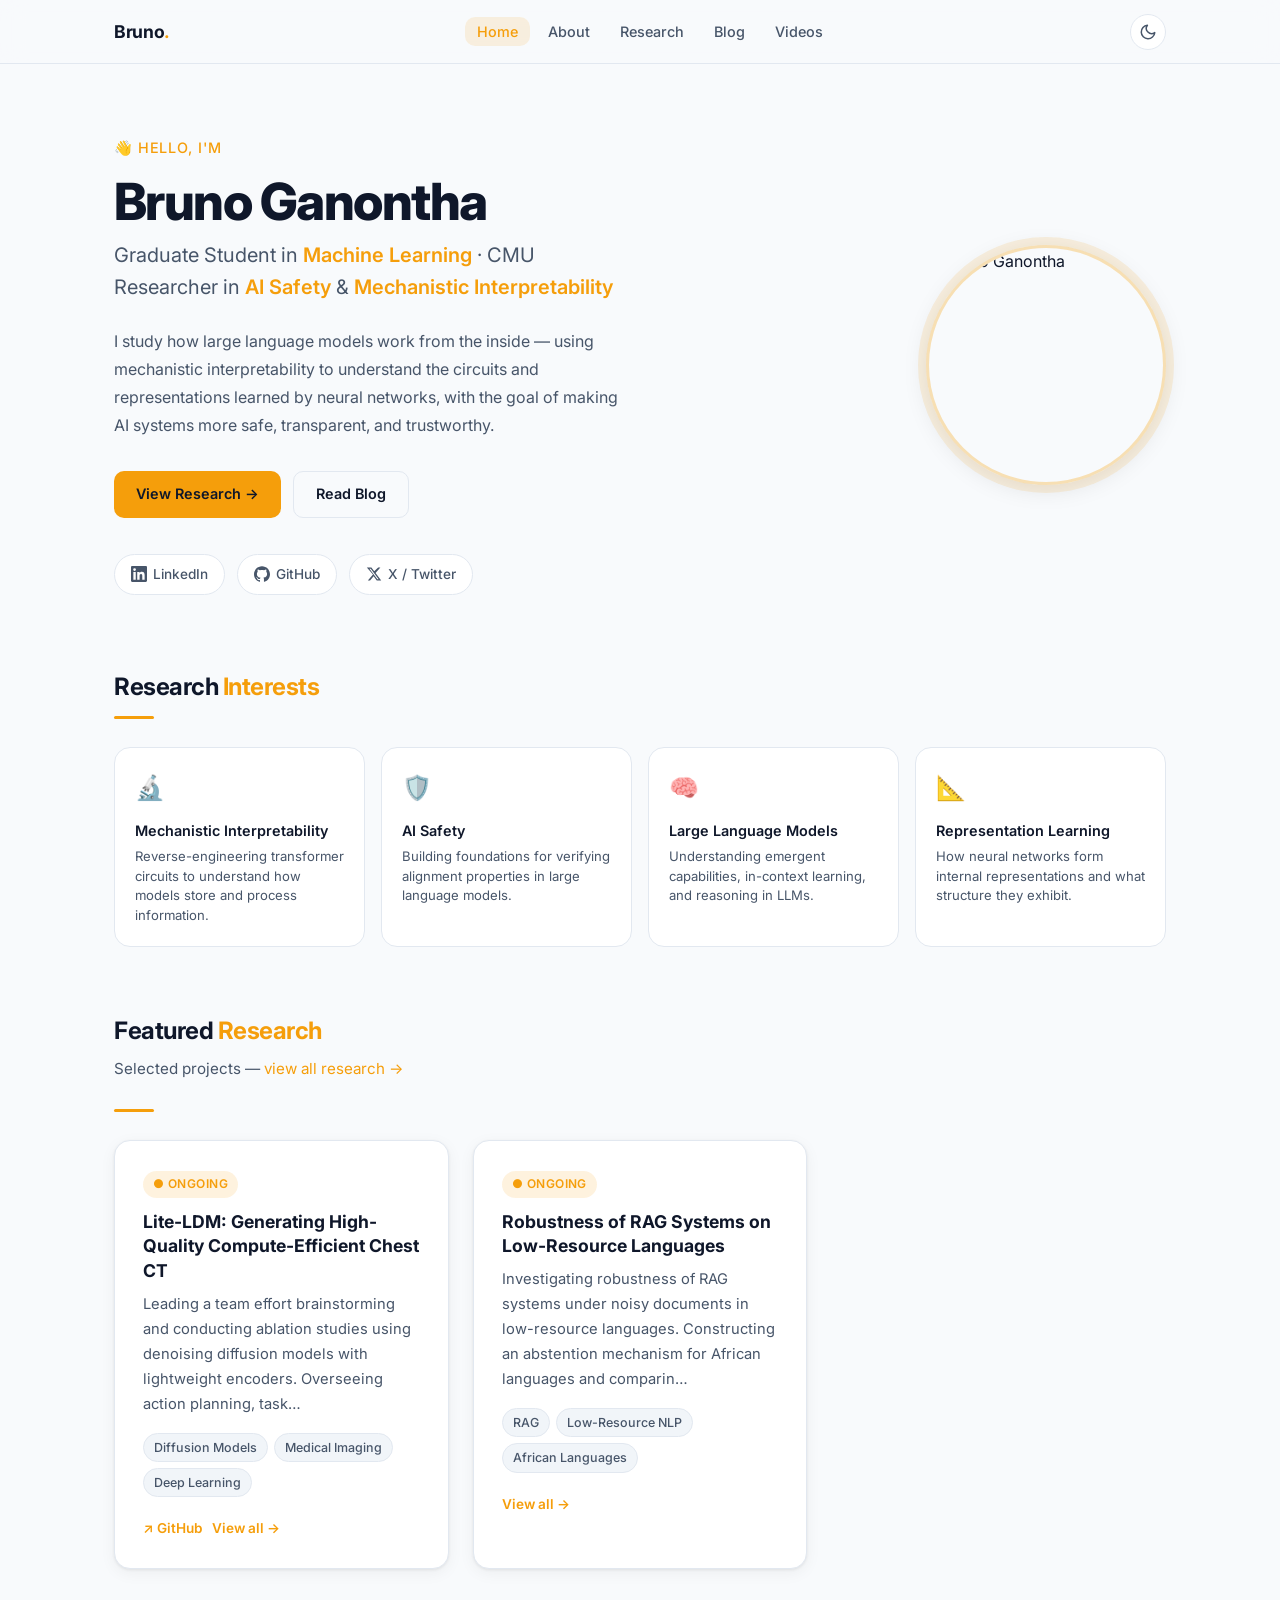
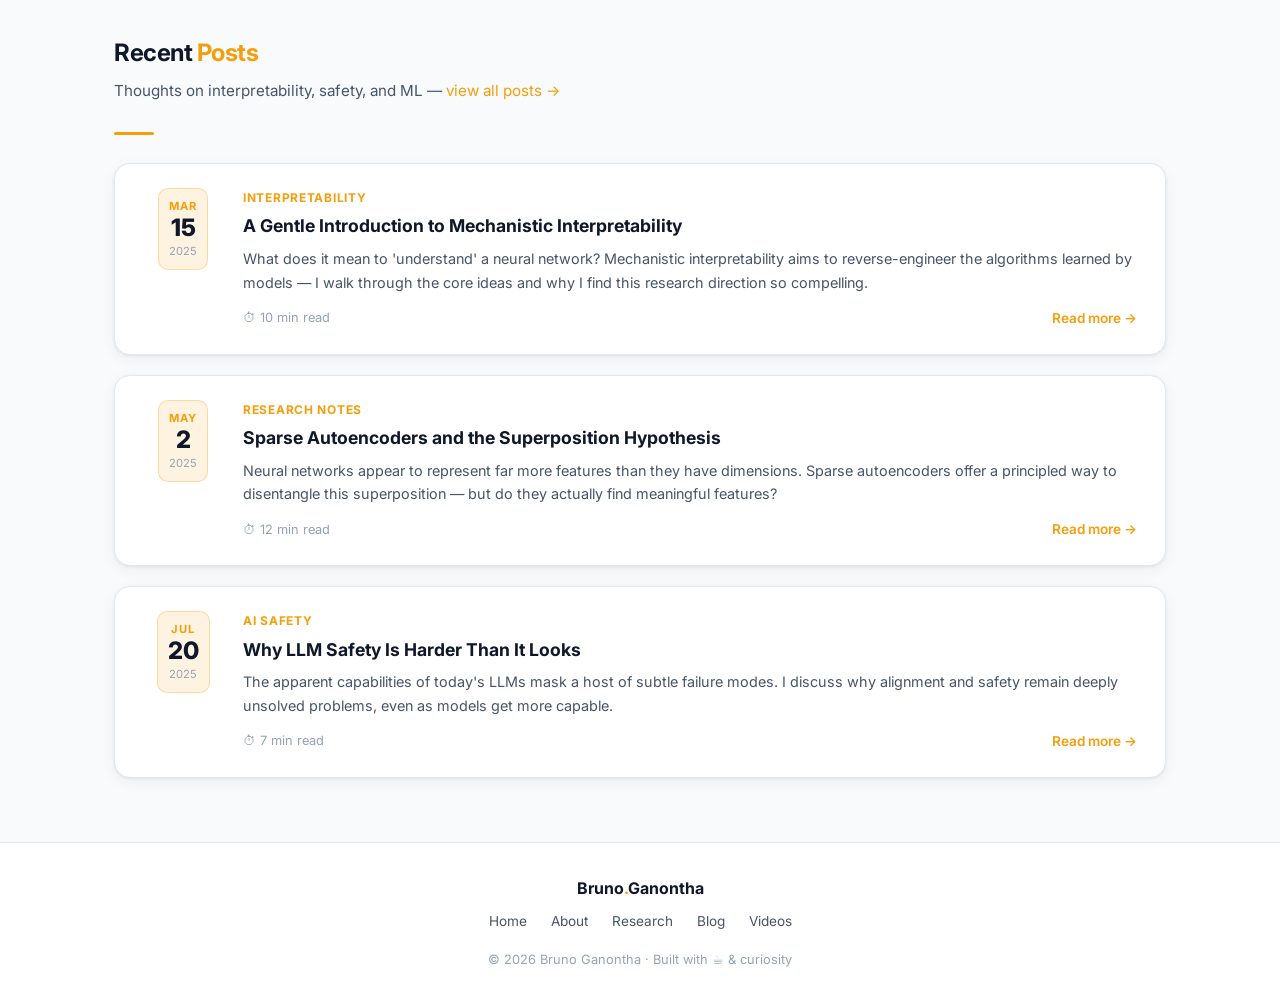
==== commit 31c6ad32: "fill in actual CV info: education, experience, projects, skills, community Co-Authored-By: Claude So" ====
--- a/index.html
+++ b/index.html
@@ -153,7 +153,8 @@
   // Render featured research (first 2 projects)
   const featuredEl = document.getElementById('featured-research');
   RESEARCH_PROJECTS.slice(0, 2).forEach(p => {
-    const statusColor = p.status === 'Ongoing' ? '#F59E0B' : p.status === 'Published' ? '#10B981' : '#6366F1';
+    const STATUS_COLORS = { 'Ongoing': '#F59E0B', 'Completed': '#10B981', 'Published': '#10B981', 'Preprint': '#6366F1', 'In Review': '#0EA5E9' };
+    const statusColor = STATUS_COLORS[p.status] || '#6366F1';
     featuredEl.innerHTML += `
       <div class="card">
         <div class="card__badge" style="background: ${statusColor}22; color: ${statusColor}">● ${p.status}</div>
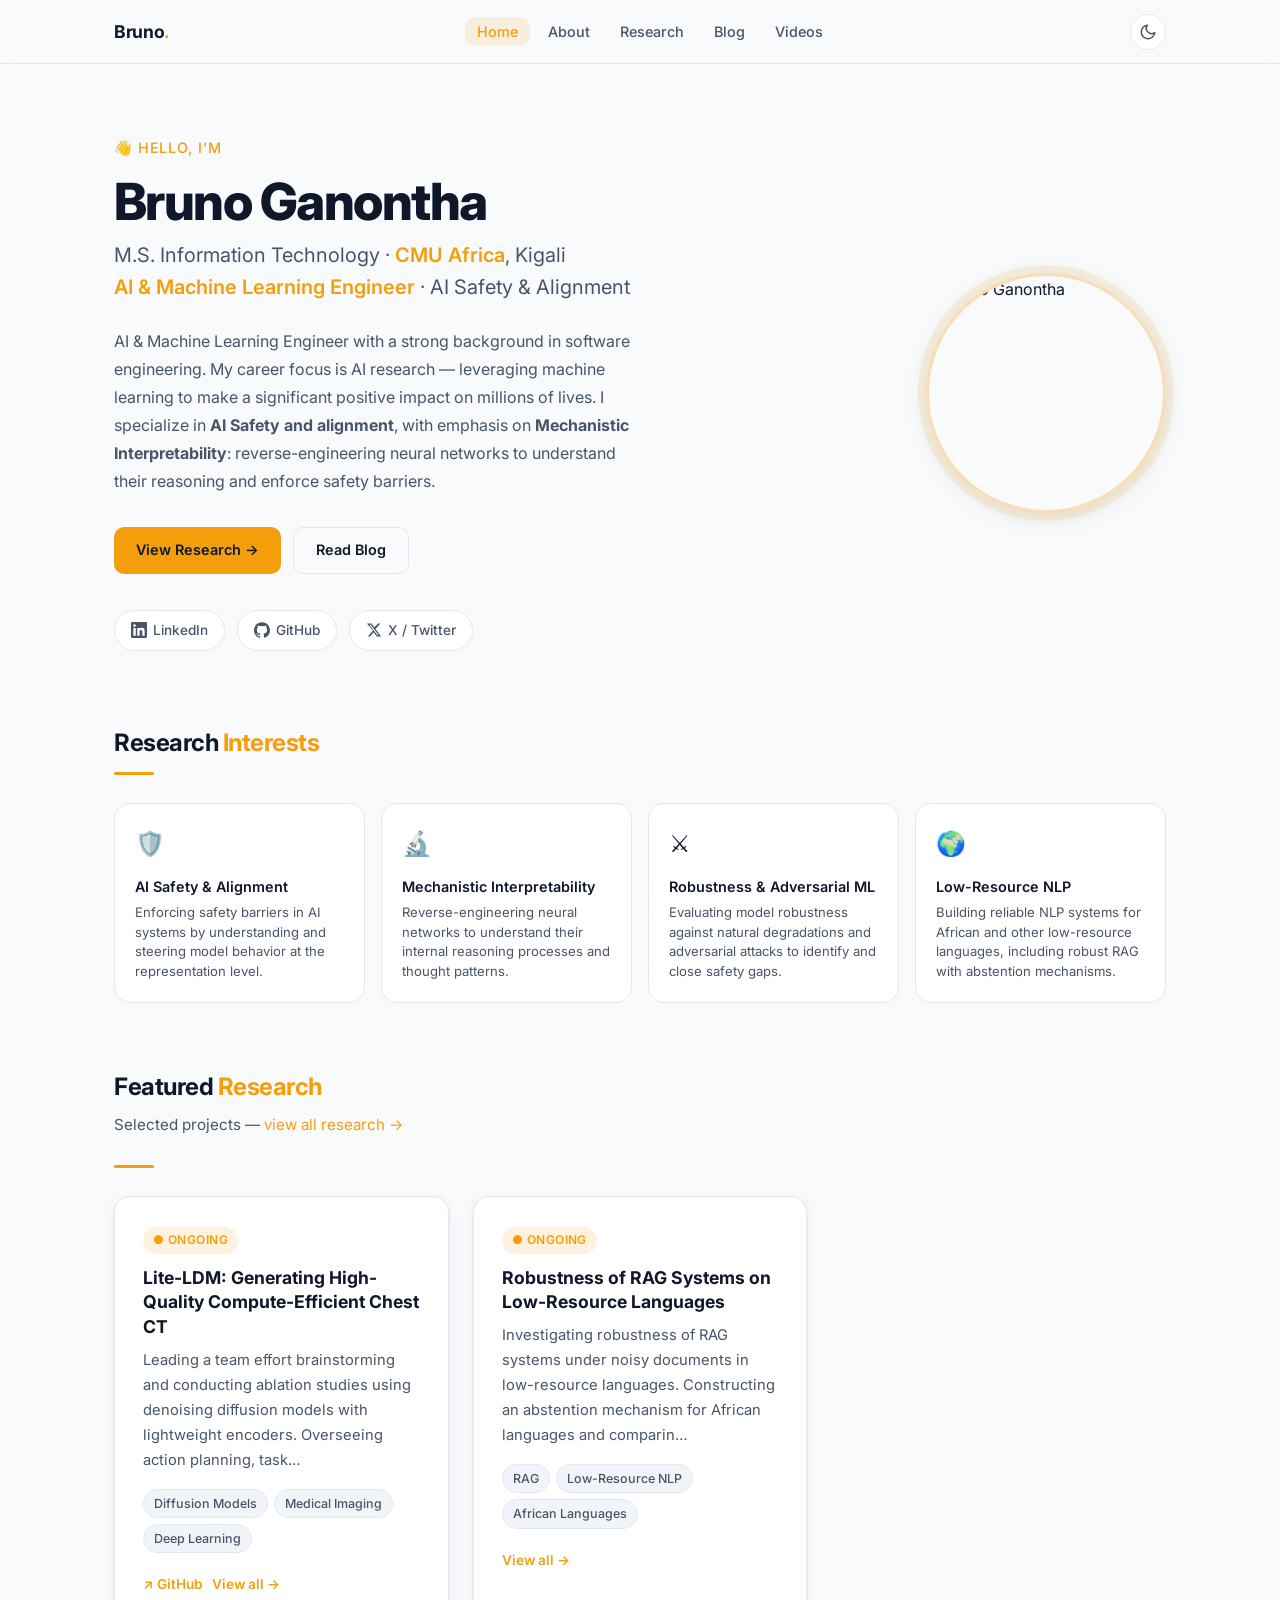
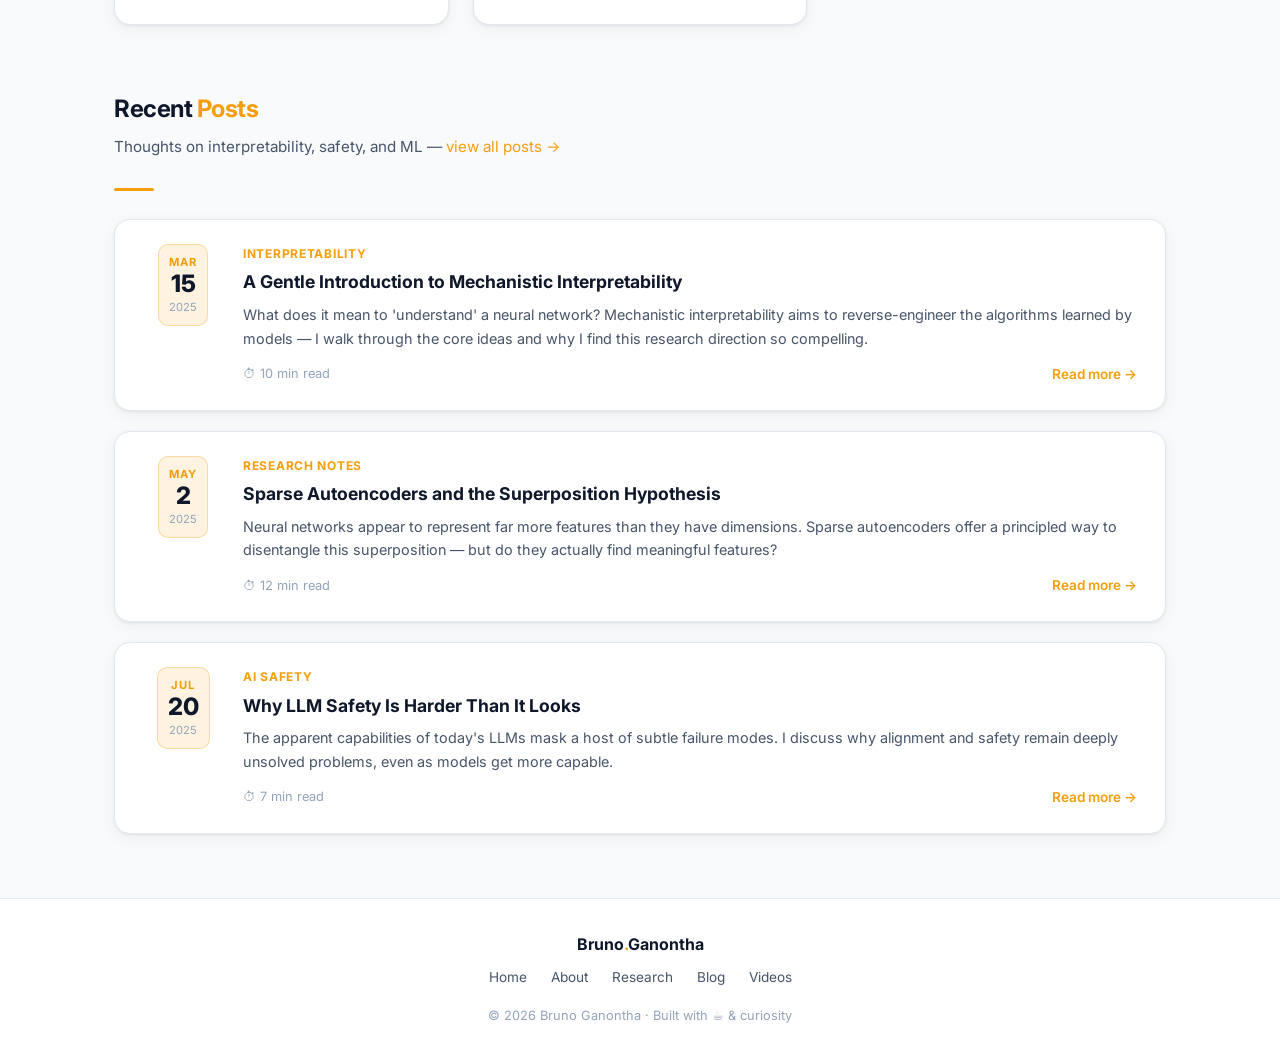
==== commit aa2e5f9e: "update homepage bio, title, and interests to match actual CV Co-Authored-By: Claude Sonnet 4.6 <nore" ====
--- a/index.html
+++ b/index.html
@@ -3,8 +3,8 @@
 <head>
   <meta charset="UTF-8">
   <meta name="viewport" content="width=device-width, initial-scale=1.0">
-  <title>Bruno Ganontha — ML Researcher</title>
-  <meta name="description" content="Bruno Ganontha — Graduate student in Machine Learning at CMU. Researching AI safety, mechanistic interpretability, and large language models.">
+  <title>Bruno Ganontha — AI & ML Engineer</title>
+  <meta name="description" content="Bruno Ganontha — AI & Machine Learning Engineer at CMU Africa. Researching AI Safety, Alignment, and Mechanistic Interpretability.">
   <link rel="stylesheet" href="css/style.css">
   <!-- KaTeX for LaTeX rendering -->
   <link rel="stylesheet" href="https://cdn.jsdelivr.net/npm/katex@0.16.9/dist/katex.min.css">
@@ -49,13 +49,15 @@
       <p class="hero__greeting">👋 Hello, I'm</p>
       <h1 class="hero__name">Bruno Ganontha</h1>
       <p class="hero__title">
-        Graduate Student in <strong>Machine Learning</strong> &middot; CMU<br>
-        Researcher in <strong>AI Safety</strong> &amp; <strong>Mechanistic Interpretability</strong>
+        M.S. Information Technology &middot; <strong>CMU Africa</strong>, Kigali<br>
+        <strong>AI &amp; Machine Learning Engineer</strong> &middot; AI Safety &amp; Alignment
       </p>
       <p class="hero__bio">
-        I study how large language models work from the inside — using mechanistic interpretability
-        to understand the circuits and representations learned by neural networks, with the goal of
-        making AI systems more safe, transparent, and trustworthy.
+        AI &amp; Machine Learning Engineer with a strong background in software engineering.
+        My career focus is AI research — leveraging machine learning to make a significant
+        positive impact on millions of lives. I specialize in <strong>AI Safety and alignment</strong>,
+        with emphasis on <strong>Mechanistic Interpretability</strong>: reverse-engineering neural
+        networks to understand their reasoning and enforce safety barriers.
       </p>
       <div class="hero__actions">
         <a href="research.html" class="btn btn-primary">View Research →</a>
@@ -90,24 +92,24 @@
   <div class="section-divider"></div>
   <div class="interests-grid">
     <div class="interest-item">
+      <div class="interest-icon">🛡️</div>
+      <div class="interest-label">AI Safety &amp; Alignment</div>
+      <div class="interest-desc">Enforcing safety barriers in AI systems by understanding and steering model behavior at the representation level.</div>
+    </div>
+    <div class="interest-item">
       <div class="interest-icon">🔬</div>
       <div class="interest-label">Mechanistic Interpretability</div>
-      <div class="interest-desc">Reverse-engineering transformer circuits to understand how models store and process information.</div>
+      <div class="interest-desc">Reverse-engineering neural networks to understand their internal reasoning processes and thought patterns.</div>
     </div>
     <div class="interest-item">
-      <div class="interest-icon">🛡️</div>
-      <div class="interest-label">AI Safety</div>
-      <div class="interest-desc">Building foundations for verifying alignment properties in large language models.</div>
+      <div class="interest-icon">⚔️</div>
+      <div class="interest-label">Robustness &amp; Adversarial ML</div>
+      <div class="interest-desc">Evaluating model robustness against natural degradations and adversarial attacks to identify and close safety gaps.</div>
     </div>
     <div class="interest-item">
-      <div class="interest-icon">🧠</div>
-      <div class="interest-label">Large Language Models</div>
-      <div class="interest-desc">Understanding emergent capabilities, in-context learning, and reasoning in LLMs.</div>
-    </div>
-    <div class="interest-item">
-      <div class="interest-icon">📐</div>
-      <div class="interest-label">Representation Learning</div>
-      <div class="interest-desc">How neural networks form internal representations and what structure they exhibit.</div>
+      <div class="interest-icon">🌍</div>
+      <div class="interest-label">Low-Resource NLP</div>
+      <div class="interest-desc">Building reliable NLP systems for African and other low-resource languages, including robust RAG with abstention mechanisms.</div>
     </div>
   </div>
 </section>
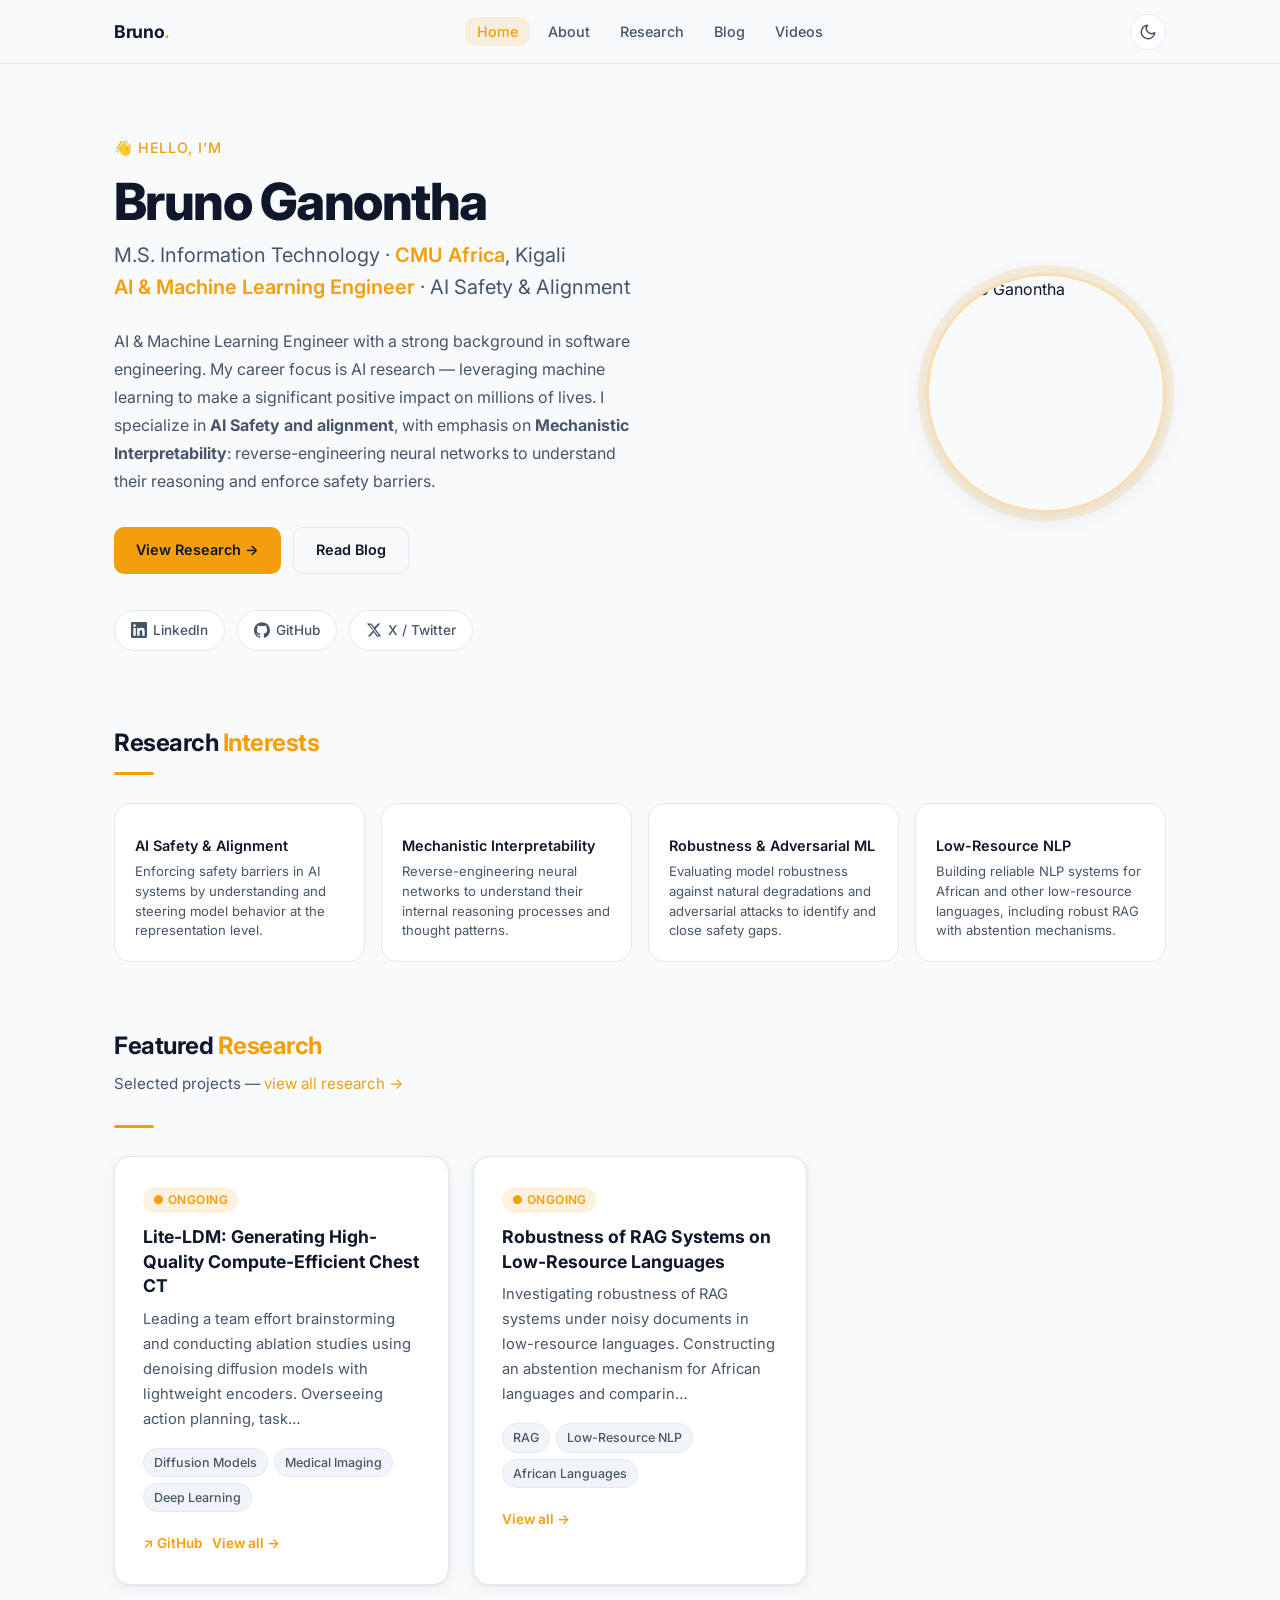
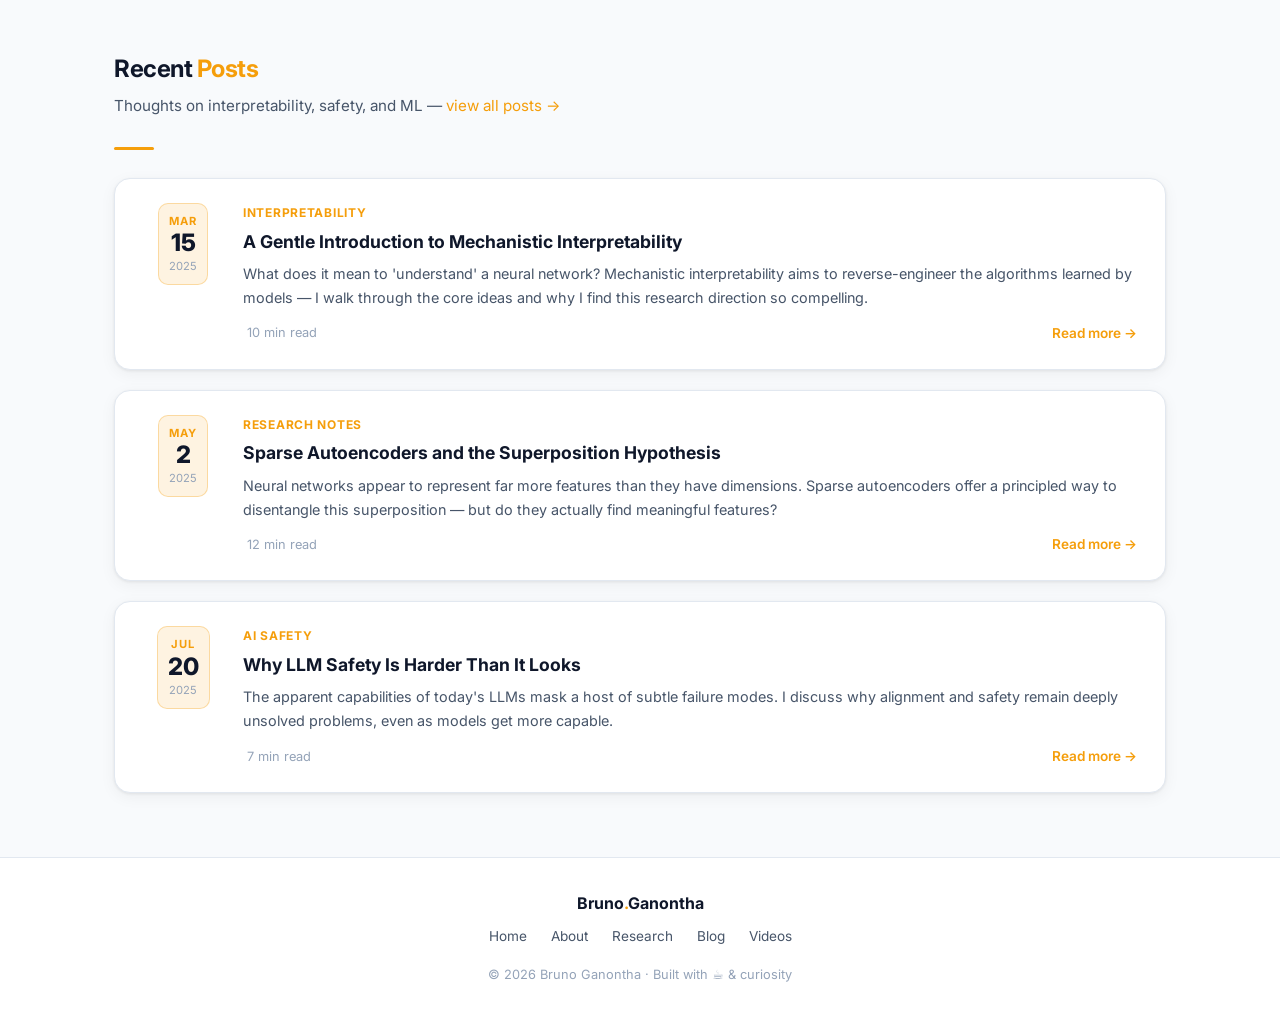
==== commit af7fc9cb: "replace emoji icons with Lucide SVG icons site-wide Co-Authored-By: Claude Sonnet 4.6 <noreply@anthr" ====
--- a/index.html
+++ b/index.html
@@ -92,22 +92,22 @@
   <div class="section-divider"></div>
   <div class="interests-grid">
     <div class="interest-item">
-      <div class="interest-icon">🛡️</div>
+      <div class="interest-icon"><i data-lucide="shield"></i></div>
       <div class="interest-label">AI Safety &amp; Alignment</div>
       <div class="interest-desc">Enforcing safety barriers in AI systems by understanding and steering model behavior at the representation level.</div>
     </div>
     <div class="interest-item">
-      <div class="interest-icon">🔬</div>
+      <div class="interest-icon"><i data-lucide="cpu"></i></div>
       <div class="interest-label">Mechanistic Interpretability</div>
       <div class="interest-desc">Reverse-engineering neural networks to understand their internal reasoning processes and thought patterns.</div>
     </div>
     <div class="interest-item">
-      <div class="interest-icon">⚔️</div>
+      <div class="interest-icon"><i data-lucide="shield-alert"></i></div>
       <div class="interest-label">Robustness &amp; Adversarial ML</div>
       <div class="interest-desc">Evaluating model robustness against natural degradations and adversarial attacks to identify and close safety gaps.</div>
     </div>
     <div class="interest-item">
-      <div class="interest-icon">🌍</div>
+      <div class="interest-icon"><i data-lucide="globe"></i></div>
       <div class="interest-label">Low-Resource NLP</div>
       <div class="interest-desc">Building reliable NLP systems for African and other low-resource languages, including robust RAG with abstention mechanisms.</div>
     </div>
@@ -146,6 +146,7 @@
 </footer>
 
 <!-- ===== SCRIPTS ===== -->
+<script src="https://cdn.jsdelivr.net/npm/lucide@latest/dist/umd/lucide.min.js"></script>
 <script src="js/research-data.js"></script>
 <script src="js/blog-data.js"></script>
 <script src="js/main.js"></script>
@@ -188,12 +189,13 @@
           <div class="blog-card__title">${p.title}</div>
           <div class="blog-card__excerpt">${p.excerpt}</div>
           <div class="blog-card__footer">
-            <span>⏱ ${p.readTime}</span>
+            <span class="icon-inline"><i data-lucide="clock"></i>${p.readTime}</span>
             <span class="blog-card__read-more">Read more →</span>
           </div>
         </div>
       </a>`;
   });
+  lucide.createIcons();
 </script>
 </body>
 </html>
--- a/css/style.css
+++ b/css/style.css
@@ -734,9 +734,10 @@
   transform: translateY(-2px);
 }
 .interest-icon {
-  font-size: 1.5rem;
   margin-bottom: 10px;
-}
+  line-height: 1;
+}
+.interest-icon svg { width: 26px; height: 26px; color: var(--accent); }
 .interest-label {
   font-size: 0.9rem;
   font-weight: 600;
@@ -1045,6 +1046,13 @@
   .award-item { flex-direction: column; align-items: flex-start; gap: 8px; }
 }
 
+/* Inline icon (clock, calendar, etc.) */
+.icon-inline { display: inline-flex; align-items: center; gap: 4px; }
+.icon-inline svg { width: 13px; height: 13px; flex-shrink: 0; }
+
+/* Empty state icon */
+.empty-state__icon svg { width: 40px; height: 40px; color: var(--text-muted); }
+
 /* ============================================================
    UTILITIES
    ============================================================ */
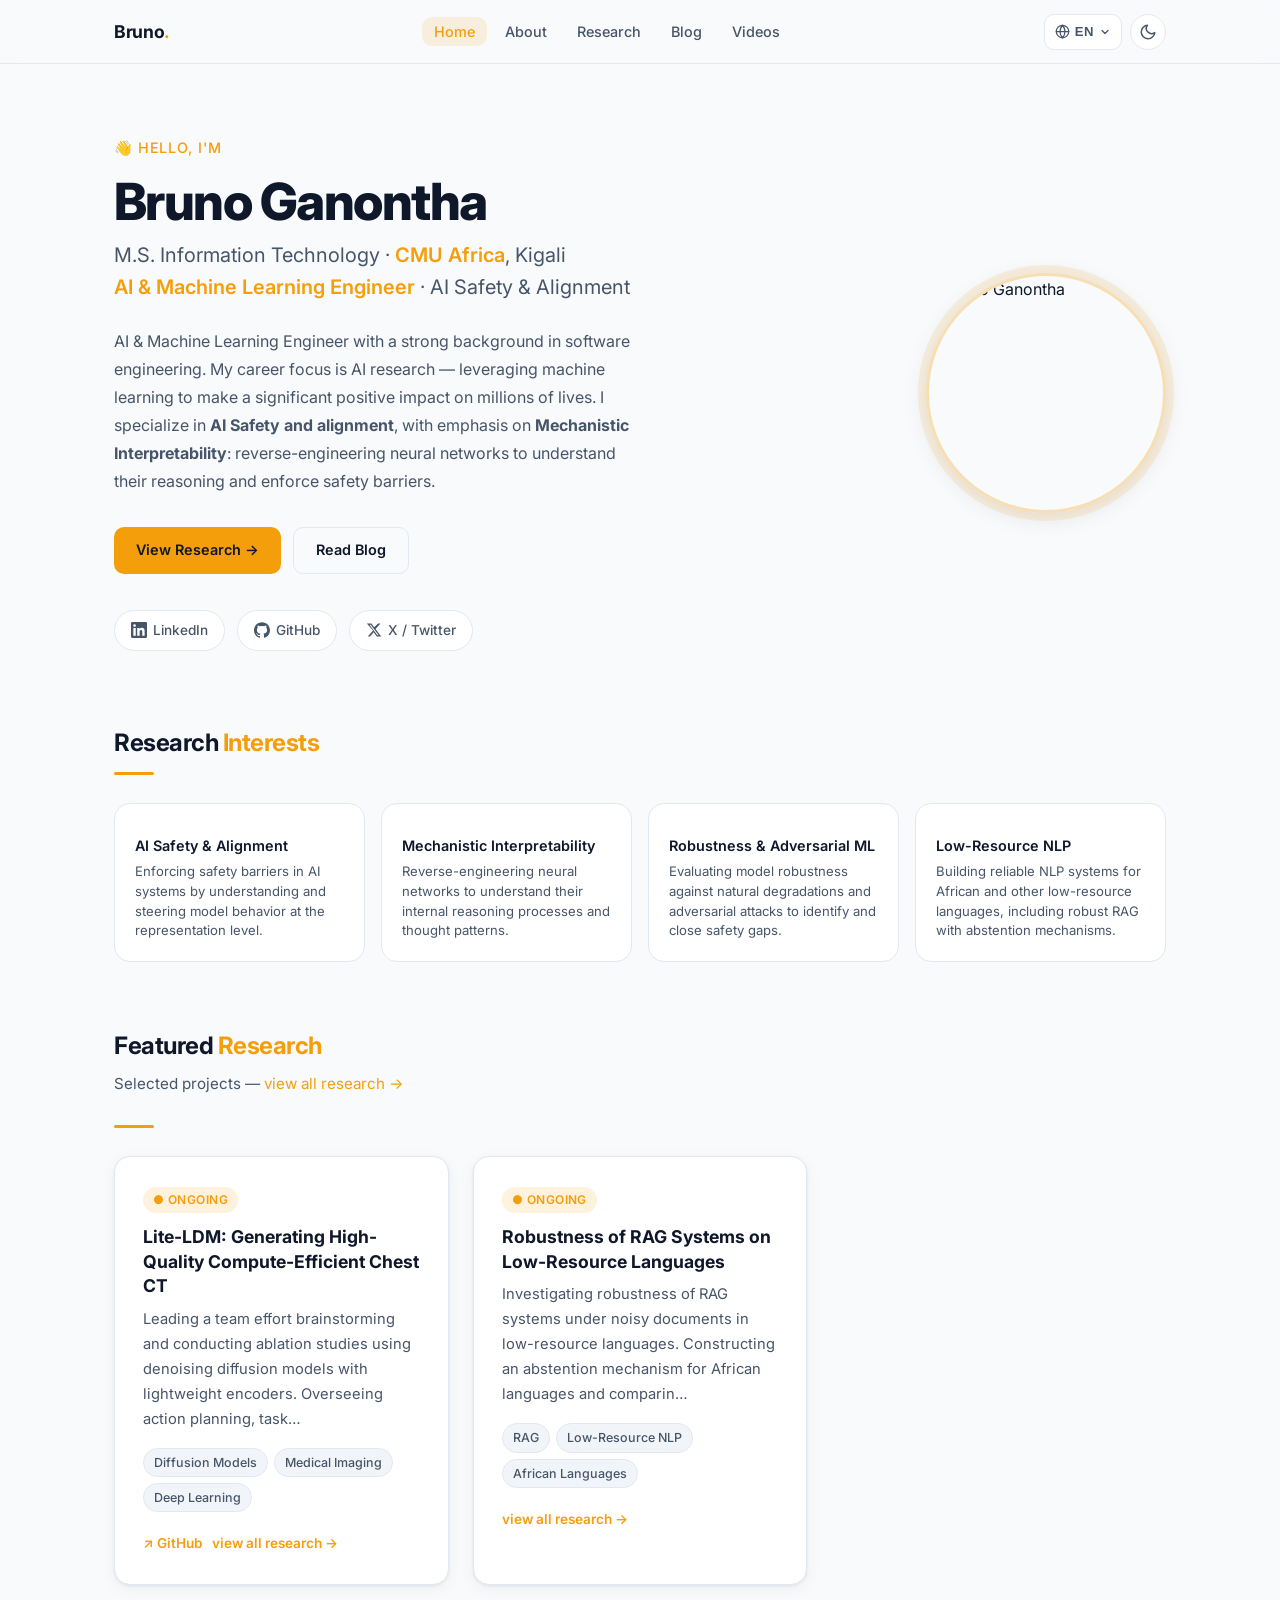
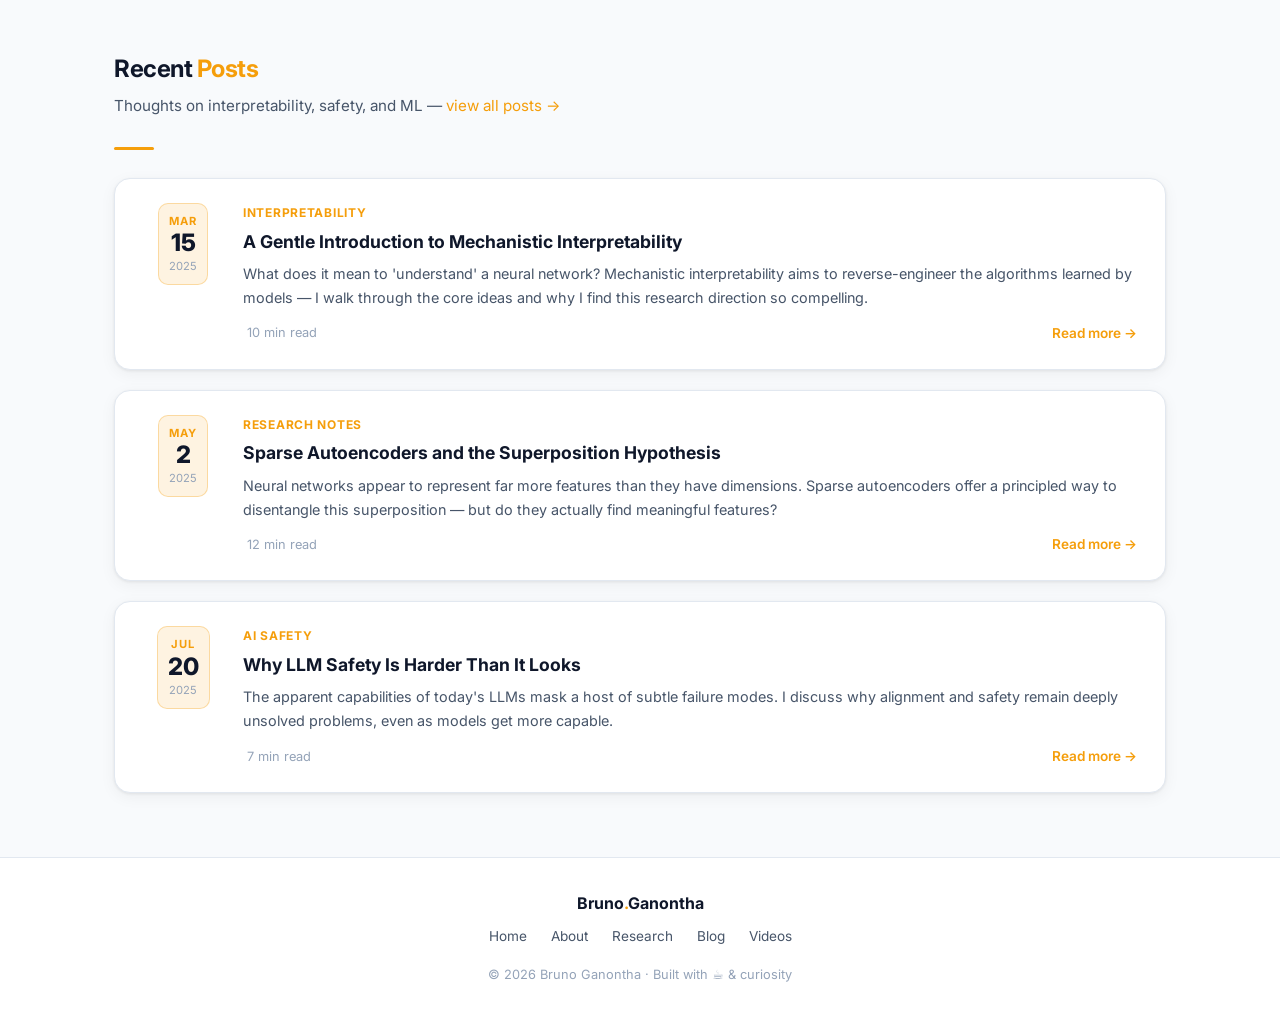
==== commit 6e94cdb0: "add full EN/FR/AR internationalization with auto language detection - js/i18n.js: core engine — dete" ====
--- a/index.html
+++ b/index.html
@@ -6,7 +6,6 @@
   <title>Bruno Ganontha — AI & ML Engineer</title>
   <meta name="description" content="Bruno Ganontha — AI & Machine Learning Engineer at CMU Africa. Researching AI Safety, Alignment, and Mechanistic Interpretability.">
   <link rel="stylesheet" href="css/style.css">
-  <!-- KaTeX for LaTeX rendering -->
   <link rel="stylesheet" href="https://cdn.jsdelivr.net/npm/katex@0.16.9/dist/katex.min.css">
 </head>
 <body>
@@ -15,15 +14,13 @@
 <nav class="nav">
   <div class="nav__inner">
     <a class="nav__logo" href="index.html">Bruno<span>.</span></a>
-
     <ul class="nav__links">
-      <li><a class="nav__link" href="index.html">Home</a></li>
-      <li><a class="nav__link" href="about.html">About</a></li>
-      <li><a class="nav__link" href="research.html">Research</a></li>
-      <li><a class="nav__link" href="blog.html">Blog</a></li>
-      <li><a class="nav__link" href="videos.html">Videos</a></li>
+      <li><a class="nav__link" href="index.html"    data-i18n="nav.home">Home</a></li>
+      <li><a class="nav__link" href="about.html"    data-i18n="nav.about">About</a></li>
+      <li><a class="nav__link" href="research.html" data-i18n="nav.research">Research</a></li>
+      <li><a class="nav__link" href="blog.html"     data-i18n="nav.blog">Blog</a></li>
+      <li><a class="nav__link" href="videos.html"   data-i18n="nav.videos">Videos</a></li>
     </ul>
-
     <div class="nav__actions">
       <button class="theme-toggle" id="theme-toggle" aria-label="Toggle dark/light mode"><svg xmlns="http://www.w3.org/2000/svg" width="18" height="18" viewBox="0 0 24 24" fill="none" stroke="currentColor" stroke-width="2" stroke-linecap="round" stroke-linejoin="round"><path d="M21 12.79A9 9 0 1 1 11.21 3 7 7 0 0 0 21 12.79z"/></svg></button>
       <button class="nav__hamburger" id="nav-hamburger" aria-label="Menu" aria-expanded="false">
@@ -35,24 +32,24 @@
 
 <!-- Mobile nav -->
 <div class="nav__mobile" id="nav-mobile">
-  <a class="nav__link" href="index.html">Home</a>
-  <a class="nav__link" href="about.html">About</a>
-  <a class="nav__link" href="research.html">Research</a>
-  <a class="nav__link" href="blog.html">Blog</a>
-  <a class="nav__link" href="videos.html">Videos</a>
+  <a class="nav__link" href="index.html"    data-i18n="nav.home">Home</a>
+  <a class="nav__link" href="about.html"    data-i18n="nav.about">About</a>
+  <a class="nav__link" href="research.html" data-i18n="nav.research">Research</a>
+  <a class="nav__link" href="blog.html"     data-i18n="nav.blog">Blog</a>
+  <a class="nav__link" href="videos.html"   data-i18n="nav.videos">Videos</a>
 </div>
 
 <!-- ===== HERO ===== -->
 <section class="hero container">
   <div class="hero__inner">
     <div class="hero__text">
-      <p class="hero__greeting">👋 Hello, I'm</p>
+      <p class="hero__greeting" data-i18n="index.greeting">👋 Hello, I'm</p>
       <h1 class="hero__name">Bruno Ganontha</h1>
-      <p class="hero__title">
+      <p class="hero__title" data-i18n-html="index.heroTitle">
         M.S. Information Technology &middot; <strong>CMU Africa</strong>, Kigali<br>
         <strong>AI &amp; Machine Learning Engineer</strong> &middot; AI Safety &amp; Alignment
       </p>
-      <p class="hero__bio">
+      <p class="hero__bio" data-i18n-html="index.heroBio">
         AI &amp; Machine Learning Engineer with a strong background in software engineering.
         My career focus is AI research — leveraging machine learning to make a significant
         positive impact on millions of lives. I specialize in <strong>AI Safety and alignment</strong>,
@@ -60,11 +57,10 @@
         networks to understand their reasoning and enforce safety barriers.
       </p>
       <div class="hero__actions">
-        <a href="research.html" class="btn btn-primary">View Research →</a>
-        <a href="blog.html" class="btn btn-outline">Read Blog</a>
+        <a href="research.html" class="btn btn-primary" data-i18n="index.viewResearch">View Research →</a>
+        <a href="blog.html"     class="btn btn-outline"  data-i18n="index.readBlog">Read Blog</a>
       </div>
       <div class="hero__socials">
-        <!-- Update href values with your real URLs -->
         <a href="https://www.linkedin.com/in/brunopayang/" target="_blank" rel="noopener" class="social-link" id="link-linkedin">
           <svg viewBox="0 0 24 24" fill="currentColor"><path d="M20.447 20.452h-3.554v-5.569c0-1.328-.027-3.037-1.852-3.037-1.853 0-2.136 1.445-2.136 2.939v5.667H9.351V9h3.414v1.561h.046c.477-.9 1.637-1.85 3.37-1.85 3.601 0 4.267 2.37 4.267 5.455v6.286zM5.337 7.433a2.062 2.062 0 0 1-2.063-2.065 2.064 2.064 0 1 1 2.063 2.065zm1.782 13.019H3.555V9h3.564v11.452zM22.225 0H1.771C.792 0 0 .774 0 1.729v20.542C0 23.227.792 24 1.771 24h20.451C23.2 24 24 23.227 24 22.271V1.729C24 .774 23.2 0 22.222 0h.003z"/></svg>
           LinkedIn
@@ -79,7 +75,6 @@
         </a>
       </div>
     </div>
-
     <div class="hero__avatar">
       <img src="assets/profile.jpg" alt="Bruno Ganontha" loading="eager">
     </div>
@@ -88,44 +83,50 @@
 
 <!-- ===== RESEARCH INTERESTS ===== -->
 <section class="container section">
-  <h2 class="section-title">Research <span>Interests</span></h2>
+  <h2 class="section-title" data-i18n-html="index.h2ResearchInterests">Research <span>Interests</span></h2>
   <div class="section-divider"></div>
   <div class="interests-grid">
     <div class="interest-item">
       <div class="interest-icon"><i data-lucide="shield"></i></div>
-      <div class="interest-label">AI Safety &amp; Alignment</div>
-      <div class="interest-desc">Enforcing safety barriers in AI systems by understanding and steering model behavior at the representation level.</div>
+      <div class="interest-label" data-i18n="interests.safety_label">AI Safety &amp; Alignment</div>
+      <div class="interest-desc"  data-i18n="interests.safety_desc">Enforcing safety barriers in AI systems by understanding and steering model behavior at the representation level.</div>
     </div>
     <div class="interest-item">
       <div class="interest-icon"><i data-lucide="cpu"></i></div>
-      <div class="interest-label">Mechanistic Interpretability</div>
-      <div class="interest-desc">Reverse-engineering neural networks to understand their internal reasoning processes and thought patterns.</div>
+      <div class="interest-label" data-i18n="interests.mech_label">Mechanistic Interpretability</div>
+      <div class="interest-desc"  data-i18n="interests.mech_desc">Reverse-engineering neural networks to understand their internal reasoning processes and thought patterns.</div>
     </div>
     <div class="interest-item">
       <div class="interest-icon"><i data-lucide="shield-alert"></i></div>
-      <div class="interest-label">Robustness &amp; Adversarial ML</div>
-      <div class="interest-desc">Evaluating model robustness against natural degradations and adversarial attacks to identify and close safety gaps.</div>
+      <div class="interest-label" data-i18n="interests.robust_label">Robustness &amp; Adversarial ML</div>
+      <div class="interest-desc"  data-i18n="interests.robust_desc">Evaluating model robustness against natural degradations and adversarial attacks to identify and close safety gaps.</div>
     </div>
     <div class="interest-item">
       <div class="interest-icon"><i data-lucide="globe"></i></div>
-      <div class="interest-label">Low-Resource NLP</div>
-      <div class="interest-desc">Building reliable NLP systems for African and other low-resource languages, including robust RAG with abstention mechanisms.</div>
+      <div class="interest-label" data-i18n="interests.nlp_label">Low-Resource NLP</div>
+      <div class="interest-desc"  data-i18n="interests.nlp_desc">Building reliable NLP systems for African and other low-resource languages, including robust RAG with abstention mechanisms.</div>
     </div>
   </div>
 </section>
 
 <!-- ===== FEATURED RESEARCH ===== -->
 <section class="container section">
-  <h2 class="section-title">Featured <span>Research</span></h2>
-  <p class="section-subtitle">Selected projects — <a href="research.html">view all research →</a></p>
+  <h2 class="section-title" data-i18n-html="index.h2FeaturedResearch">Featured <span>Research</span></h2>
+  <p class="section-subtitle">
+    <span data-i18n="index.selectedProjects">Selected projects —</span>
+    <a href="research.html" data-i18n="index.viewAllResearch">view all research →</a>
+  </p>
   <div class="section-divider"></div>
   <div class="cards-grid" id="featured-research"></div>
 </section>
 
 <!-- ===== RECENT POSTS ===== -->
 <section class="container section">
-  <h2 class="section-title">Recent <span>Posts</span></h2>
-  <p class="section-subtitle">Thoughts on interpretability, safety, and ML — <a href="blog.html">view all posts →</a></p>
+  <h2 class="section-title" data-i18n-html="index.h2RecentPosts">Recent <span>Posts</span></h2>
+  <p class="section-subtitle">
+    <span data-i18n="index.thoughtsOn">Thoughts on interpretability, safety, and ML —</span>
+    <a href="blog.html" data-i18n="index.viewAllPosts">view all posts →</a>
+  </p>
   <div class="section-divider"></div>
   <div class="blog-grid" id="recent-posts"></div>
 </section>
@@ -135,45 +136,50 @@
   <div class="footer__inner">
     <p class="footer__name">Bruno<span>.</span>Ganontha</p>
     <nav class="footer__links">
-      <a href="index.html">Home</a>
-      <a href="about.html">About</a>
-      <a href="research.html">Research</a>
-      <a href="blog.html">Blog</a>
-      <a href="videos.html">Videos</a>
+      <a href="index.html"    data-i18n="nav.home">Home</a>
+      <a href="about.html"    data-i18n="nav.about">About</a>
+      <a href="research.html" data-i18n="nav.research">Research</a>
+      <a href="blog.html"     data-i18n="nav.blog">Blog</a>
+      <a href="videos.html"   data-i18n="nav.videos">Videos</a>
     </nav>
-    <p class="footer__copy">&copy; <span id="footer-year"></span> Bruno Ganontha &middot; Built with ☕ &amp; curiosity</p>
+    <p class="footer__copy">&copy; <span id="footer-year"></span> Bruno Ganontha &middot; <span data-i18n="footer.built">Built with ☕ &amp; curiosity</span></p>
   </div>
 </footer>
 
 <!-- ===== SCRIPTS ===== -->
 <script src="https://cdn.jsdelivr.net/npm/lucide@latest/dist/umd/lucide.min.js"></script>
+<script src="js/i18n.js"></script>
+<script src="js/translations.js"></script>
 <script src="js/research-data.js"></script>
 <script src="js/blog-data.js"></script>
 <script src="js/main.js"></script>
 <script>
   document.getElementById('footer-year').textContent = new Date().getFullYear();
 
-  // Render featured research (first 2 projects)
+  const t = key => (window.I18n ? window.I18n.t(key) : key);
+  const STATUS_COLORS = { Ongoing:'#F59E0B', Completed:'#10B981', Published:'#10B981', Preprint:'#6366F1', 'In Review':'#0EA5E9' };
+
+  // Render featured research (first 2 projects, localized)
   const featuredEl = document.getElementById('featured-research');
-  RESEARCH_PROJECTS.slice(0, 2).forEach(p => {
-    const STATUS_COLORS = { 'Ongoing': '#F59E0B', 'Completed': '#10B981', 'Published': '#10B981', 'Preprint': '#6366F1', 'In Review': '#0EA5E9' };
-    const statusColor = STATUS_COLORS[p.status] || '#6366F1';
+  getResearchProjectsLocalized().slice(0, 2).forEach(p => {
+    const col = STATUS_COLORS[p.status] || '#6366F1';
+    const statusLabel = t('status.' + p.status);
     featuredEl.innerHTML += `
       <div class="card">
-        <div class="card__badge" style="background: ${statusColor}22; color: ${statusColor}">● ${p.status}</div>
+        <div class="card__badge" style="background:${col}22;color:${col}">● ${statusLabel}</div>
         <h3 class="card__title">${p.title}</h3>
         <p class="card__desc">${p.description.substring(0, 160)}…</p>
-        <div class="card__tags">${p.tags.slice(0,3).map(t => `<span class="tag">${t}</span>`).join('')}</div>
+        <div class="card__tags">${p.tags.slice(0,3).map(tag => `<span class="tag">${tag}</span>`).join('')}</div>
         <div class="card__links">
           ${p.links.map(l => `<a href="${l.url}" class="card__link" target="_blank">↗ ${l.label}</a>`).join('')}
-          <a href="research.html" class="card__link">View all →</a>
+          <a href="research.html" class="card__link">${t('index.viewAllResearch')}</a>
         </div>
       </div>`;
   });
 
-  // Render recent blog posts (first 3)
+  // Render recent blog posts (first 3, localized)
   const postsEl = document.getElementById('recent-posts');
-  BLOG_POSTS.slice(0, 3).forEach(p => {
+  getBlogPostsLocalized().slice(0, 3).forEach(p => {
     const d = formatDate(p.date);
     postsEl.innerHTML += `
       <a href="blog-post.html?id=${p.id}" class="blog-card" style="text-decoration:none;">
@@ -190,11 +196,12 @@
           <div class="blog-card__excerpt">${p.excerpt}</div>
           <div class="blog-card__footer">
             <span class="icon-inline"><i data-lucide="clock"></i>${p.readTime}</span>
-            <span class="blog-card__read-more">Read more →</span>
+            <span class="blog-card__read-more">${t('blog.readMore')}</span>
           </div>
         </div>
       </a>`;
   });
+
   lucide.createIcons();
 </script>
 </body>
--- a/css/style.css
+++ b/css/style.css
@@ -1046,6 +1046,40 @@
   .award-item { flex-direction: column; align-items: flex-start; gap: 8px; }
 }
 
+/* Coming soon / placeholder state */
+.coming-soon {
+  text-align: center;
+  padding: 80px 24px;
+  max-width: 480px;
+  margin: 0 auto;
+}
+.coming-soon__icon {
+  width: 68px;
+  height: 68px;
+  border-radius: 50%;
+  background: var(--accent-subtle);
+  border: 1px solid var(--accent-border);
+  display: flex;
+  align-items: center;
+  justify-content: center;
+  margin: 0 auto 24px;
+  color: var(--accent);
+}
+.coming-soon__icon svg { width: 30px; height: 30px; }
+.coming-soon__title {
+  font-size: 1.3rem;
+  font-weight: 700;
+  color: var(--text);
+  margin-bottom: 12px;
+  letter-spacing: -0.01em;
+}
+.coming-soon__text {
+  font-size: 0.95rem;
+  color: var(--text-secondary);
+  line-height: 1.75;
+  margin-bottom: 28px;
+}
+
 /* Inline icon (clock, calendar, etc.) */
 .icon-inline { display: inline-flex; align-items: center; gap: 4px; }
 .icon-inline svg { width: 13px; height: 13px; flex-shrink: 0; }
@@ -1061,3 +1095,137 @@
 .mt-0  { margin-top: 0; }
 .mb-0  { margin-bottom: 0; }
 .hidden { display: none !important; }
+
+/* ============================================================
+   LANGUAGE SWITCHER
+   ============================================================ */
+.lang-switcher {
+  position: relative;
+}
+
+.lang-switcher__btn {
+  display: flex;
+  align-items: center;
+  gap: 5px;
+  height: 36px;
+  padding: 0 10px;
+  border-radius: var(--radius);
+  border: 1px solid var(--border);
+  background: var(--bg-card);
+  cursor: pointer;
+  color: var(--text-secondary);
+  font-size: 0.82rem;
+  font-weight: 600;
+  letter-spacing: 0.04em;
+  transition: background var(--transition), border-color var(--transition), color var(--transition);
+  white-space: nowrap;
+}
+.lang-switcher__btn:hover,
+.lang-switcher.open .lang-switcher__btn {
+  background: var(--accent-subtle);
+  border-color: var(--accent-border);
+  color: var(--accent);
+}
+.lang-switcher__btn svg { flex-shrink: 0; }
+
+.lang-switcher__label { font-size: 0.82rem; font-weight: 700; }
+
+.lang-switcher__dropdown {
+  display: none;
+  position: absolute;
+  top: calc(100% + 6px);
+  right: 0;
+  min-width: 130px;
+  background: var(--bg-card);
+  border: 1px solid var(--border);
+  border-radius: var(--radius);
+  box-shadow: var(--shadow-lg);
+  overflow: hidden;
+  z-index: 200;
+}
+[dir="rtl"] .lang-switcher__dropdown { right: auto; left: 0; }
+
+.lang-switcher.open .lang-switcher__dropdown { display: block; }
+
+.lang-option {
+  display: block;
+  width: 100%;
+  padding: 10px 14px;
+  text-align: left;
+  background: none;
+  border: none;
+  cursor: pointer;
+  font-size: 0.9rem;
+  color: var(--text-secondary);
+  transition: background var(--transition), color var(--transition);
+}
+[dir="rtl"] .lang-option { text-align: right; }
+
+.lang-option:hover { background: var(--accent-subtle); color: var(--accent); }
+.lang-option.active { color: var(--accent); font-weight: 600; background: var(--accent-subtle); }
+
+/* Mobile language row (inside .nav__mobile) */
+.mobile-lang-row {
+  display: flex;
+  gap: 6px;
+  padding: 10px 14px;
+  border-top: 1px solid var(--border);
+  margin-top: 4px;
+  flex-wrap: wrap;
+}
+.mobile-lang-btn {
+  padding: 6px 12px;
+  border-radius: var(--radius);
+  border: 1px solid var(--border);
+  background: var(--bg-card);
+  cursor: pointer;
+  font-size: 0.85rem;
+  color: var(--text-secondary);
+  font-family: inherit;
+  transition: background var(--transition), color var(--transition), border-color var(--transition);
+}
+.mobile-lang-btn:hover { background: var(--accent-subtle); color: var(--accent); border-color: var(--accent-border); }
+.mobile-lang-btn.active { background: var(--accent-subtle); color: var(--accent); border-color: var(--accent-border); font-weight: 600; }
+
+/* ============================================================
+   RTL OVERRIDES (Arabic)
+   ============================================================ */
+[dir="rtl"] body { font-family: 'Segoe UI', 'Noto Naskh Arabic', 'Inter', system-ui, sans-serif; }
+
+[dir="rtl"] .nav__inner { flex-direction: row-reverse; }
+[dir="rtl"] .nav__links { flex-direction: row-reverse; }
+[dir="rtl"] .nav__actions { flex-direction: row-reverse; }
+
+[dir="rtl"] .hero__inner { flex-direction: row-reverse; }
+
+[dir="rtl"] .section-title { text-align: right; }
+[dir="rtl"] .section-divider { margin-right: 0; }
+
+[dir="rtl"] .timeline { padding-left: 0; padding-right: 28px; }
+[dir="rtl"] .timeline::before { left: auto; right: 7px; }
+[dir="rtl"] .timeline-item::before { left: auto; right: -24px; }
+
+[dir="rtl"] .card__links { flex-direction: row-reverse; }
+
+[dir="rtl"] .blog-card { flex-direction: row-reverse; }
+[dir="rtl"] .blog-card__footer { flex-direction: row-reverse; }
+
+[dir="rtl"] .filter-tabs { flex-direction: row-reverse; }
+[dir="rtl"] .nav__mobile { text-align: right; }
+
+[dir="rtl"] .post-body { text-align: right; }
+[dir="rtl"] .post-body ul,
+[dir="rtl"] .post-body ol { padding-right: 24px; padding-left: 0; }
+
+[dir="rtl"] .footer__inner { flex-direction: row-reverse; }
+[dir="rtl"] .footer__links { flex-direction: row-reverse; }
+
+[dir="rtl"] .hero__socials { justify-content: flex-start; }
+[dir="rtl"] .hero__actions { flex-direction: row-reverse; }
+
+/* KaTeX math: force LTR inside RTL so formulas render correctly */
+[dir="rtl"] .katex-display,
+[dir="rtl"] .katex { direction: ltr; unicode-bidi: isolate; }
+
+/* Chevron flip for RTL */
+[dir="rtl"] .lang-switcher__btn svg:last-child { transform: scaleX(-1); }
